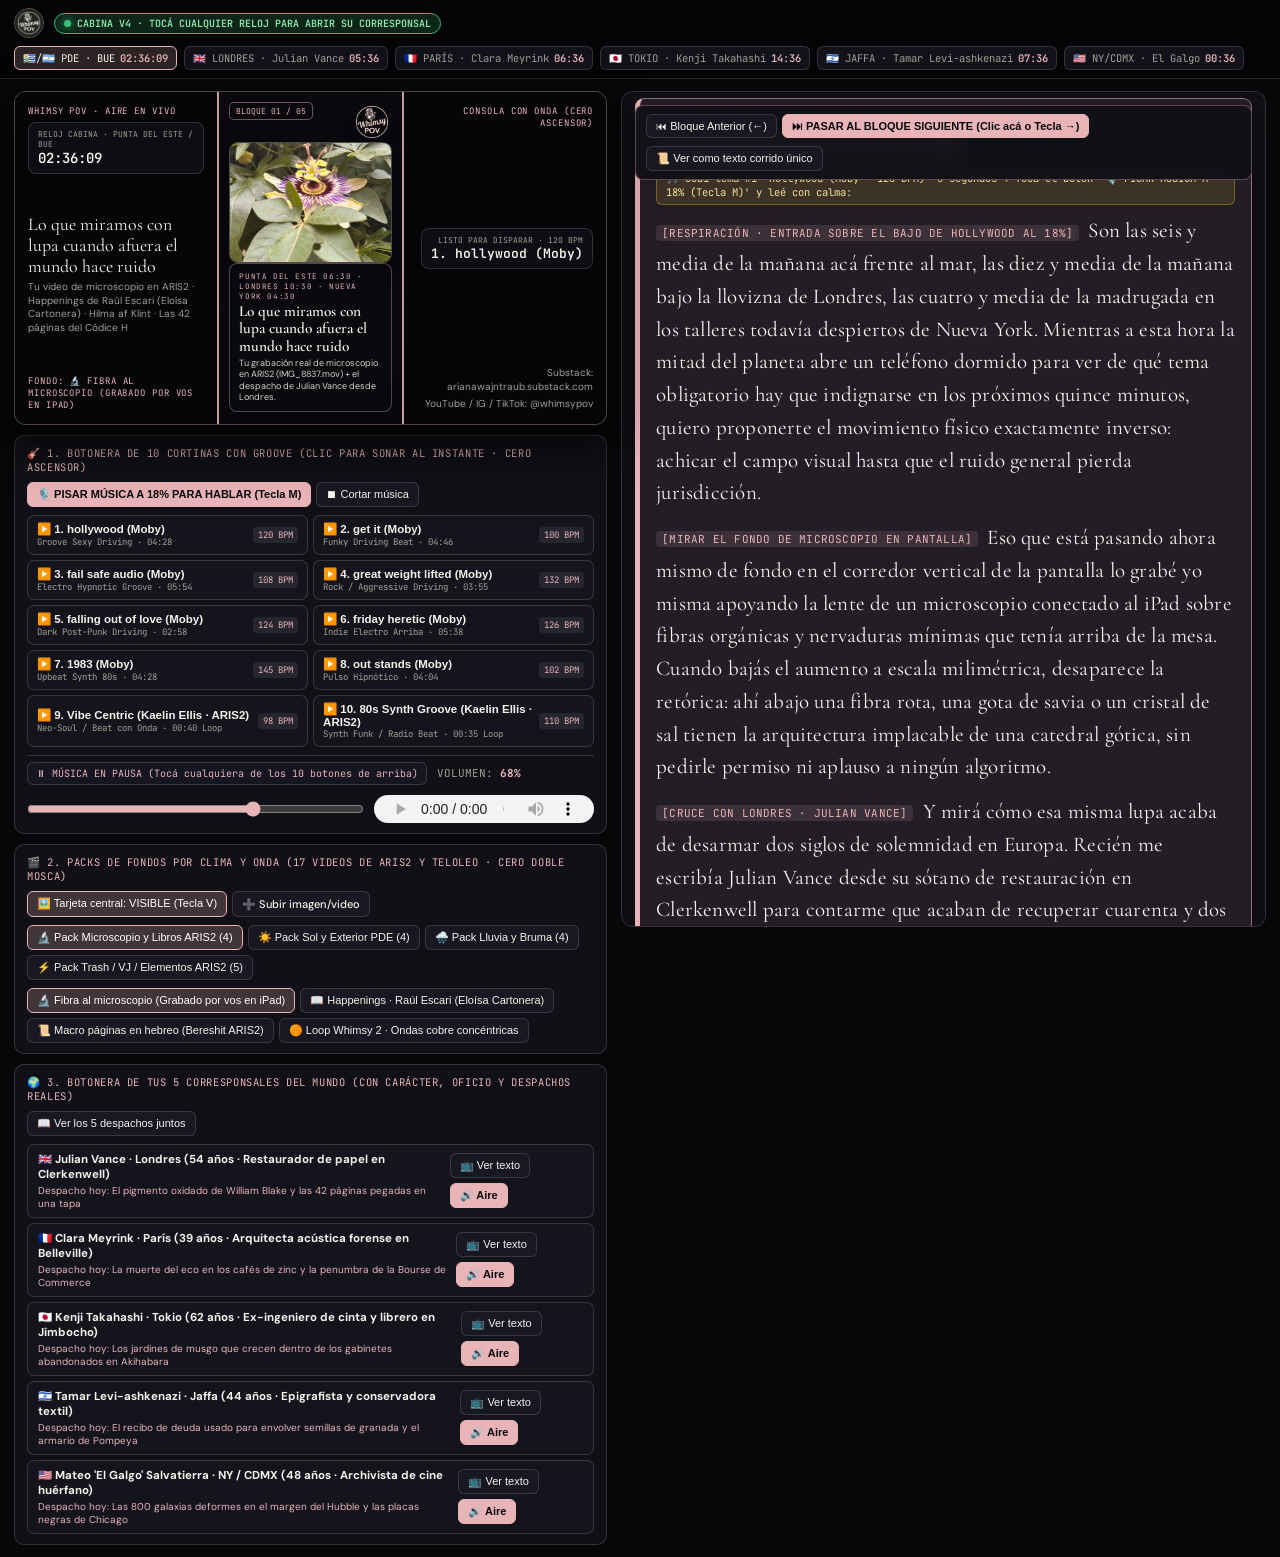
==== cabina-v4.html @ 8a23c6fd "Cabina v4: 3 guiones largos multi-parrafo + 5 corresponsales en relojes y botonera + fast m4a audio" ====
<!DOCTYPE html>
<html lang="es">
<head>
<meta charset="UTF-8">
<meta name="viewport" content="width=device-width, initial-scale=1.0">
<meta http-equiv="Cache-Control" content="no-cache, no-store, must-revalidate">
<meta http-equiv="Pragma" content="no-cache">
<meta http-equiv="Expires" content="0">
<title>Whimsy POV — Cabina v4 (3 Guiones Largos Completos + 5 Corresponsales + 4 Packs ARIS2 + 10 Cortinas Groove)</title>
<link rel="preconnect" href="https://fonts.googleapis.com">
<link rel="preconnect" href="https://fonts.gstatic.com" crossorigin>
<link href="https://fonts.googleapis.com/css2?family=Cormorant+Garamond:ital,wght@0,500;0,600;0,700;1,400;1,600&family=DM+Sans:wght@400;500;600;700&family=JetBrains+Mono:wght@400;500;600&display=swap" rel="stylesheet">
<style>
  :root {
    --bg: #070709;
    --panel: #101016;
    --panel-2: #181822;
    --ink: #F5F2EB;
    --muted: #A39E93;
    --gold: #D4AF37;
    --pink: #E8B4B8;
    --rose: #C86D77;
    --green: #38C172;
    --border: rgba(245, 242, 235, 0.15);
  }
  * { box-sizing: border-box; margin: 0; padding: 0; }
  body {
    background: var(--bg);
    color: var(--ink);
    font-family: 'DM Sans', sans-serif;
    min-height: 100vh;
    display: flex;
    flex-direction: column;
    overflow-x: hidden;
  }

  /* BARRA SUPERIOR DE RELOJES MUNDIALES CLICABLES */
  .world-clock-bar {
    background: #040406;
    border-bottom: 1px solid var(--border);
    padding: 8px 14px;
    display: flex;
    align-items: center;
    justify-content: space-between;
    flex-wrap: wrap;
    gap: 8px;
    font-family: 'JetBrains Mono', monospace;
    font-size: 11px;
  }
  .clock-brand {
    display: flex;
    align-items: center;
    gap: 10px;
  }
  .clock-brand img {
    height: 30px;
    width: auto;
    border-radius: 50%;
    border: 1px solid rgba(232,180,184,0.45);
  }
  .live-pill {
    background: rgba(56, 193, 114, 0.18);
    border: 1px solid var(--green);
    color: #8ce9b0;
    padding: 3px 9px;
    border-radius: 999px;
    font-weight: 600;
    font-size: 10px;
    display: inline-flex;
    align-items: center;
    gap: 6px;
  }
  .live-dot {
    width: 7px;
    height: 7px;
    border-radius: 50%;
    background: var(--green);
    box-shadow: 0 0 8px var(--green);
    animation: pulse 1.4s infinite;
  }
  @keyframes pulse { 0%, 100% { opacity: 1; } 50% { opacity: 0.35; } }
  .clocks-row {
    display: flex;
    align-items: center;
    gap: 7px;
    flex-wrap: wrap;
  }
  .clock-btn {
    background: #12121a;
    border: 1px solid var(--border);
    border-radius: 6px;
    padding: 4px 8px;
    display: inline-flex;
    align-items: center;
    gap: 5px;
    color: var(--muted);
    font-family: 'JetBrains Mono', monospace;
    font-size: 10.5px;
    cursor: pointer;
    transition: all 0.15s ease;
  }
  .clock-btn:hover {
    border-color: var(--pink);
    color: var(--ink);
    background: rgba(232, 180, 184, 0.14);
  }
  .clock-btn.active-clock {
    border-color: var(--pink);
    background: rgba(232, 180, 184, 0.18);
    color: var(--ink);
  }
  .clock-btn strong { color: var(--pink); font-weight: 600; }

  /* LAYOUT PRINCIPAL */
  .studio-grid {
    display: grid;
    grid-template-columns: 1.15fr 1.25fr;
    gap: 14px;
    padding: 12px 14px;
    flex: 1;
  }
  @media (max-width: 1100px) {
    .studio-grid { grid-template-columns: 1fr; }
  }

  .stage-column {
    display: flex;
    flex-direction: column;
    gap: 10px;
  }

  /* LIENZO OBS 16:9 + CORREDOR CENTRAL 9:16 */
  .obs-canvas-16x9 {
    position: relative;
    width: 100%;
    aspect-ratio: 16 / 9;
    background: #050507;
    border: 1px solid rgba(232, 180, 184, 0.35);
    border-radius: 12px;
    overflow: hidden;
    display: flex;
    align-items: stretch;
    justify-content: space-between;
    box-shadow: 0 18px 50px rgba(0,0,0,0.75);
  }
  .bg-video-16x9 {
    position: absolute;
    inset: 0;
    width: 100%;
    height: 100%;
    object-fit: cover;
    opacity: 0.24;
    filter: blur(10px) saturate(1.1);
    pointer-events: none;
    z-index: 0;
  }
  .wing-16x9 {
    position: relative;
    z-index: 2;
    flex: 1;
    padding: 13px;
    display: flex;
    flex-direction: column;
    justify-content: space-between;
    background: linear-gradient(90deg, rgba(6,6,9,0.88) 0%, rgba(6,6,9,0.55) 100%);
  }
  .wing-16x9.right {
    background: linear-gradient(270deg, rgba(6,6,9,0.88) 0%, rgba(6,6,9,0.55) 100%);
    text-align: right;
    align-items: flex-end;
  }
  .wing-tag {
    font-family: 'JetBrains Mono', monospace;
    font-size: 9px;
    letter-spacing: 0.1em;
    text-transform: uppercase;
    color: var(--pink);
  }
  .wing-clock-box {
    background: rgba(16,16,21,0.86);
    border: 1px solid var(--border);
    border-radius: 8px;
    padding: 6px 9px;
    margin-top: 5px;
    backdrop-filter: blur(6px);
  }
  .wing-clock-box .wc-city {
    font-family: 'JetBrains Mono', monospace;
    font-size: 8px;
    color: var(--muted);
    text-transform: uppercase;
  }
  .wing-clock-box .wc-time {
    font-family: 'JetBrains Mono', monospace;
    font-size: 14px;
    color: var(--ink);
    font-weight: 600;
  }
  .wing-title {
    font-family: 'Cormorant Garamond', serif;
    font-size: clamp(15px, 1.4vw, 20px);
    line-height: 1.15;
    color: var(--ink);
  }
  .wing-sub {
    font-size: 10px;
    color: var(--muted);
    line-height: 1.35;
    margin-top: 4px;
  }

  /* CORREDOR VERTICAL 9:16 */
  .safe-zone-9x16 {
    position: relative;
    z-index: 3;
    height: 100%;
    aspect-ratio: 9 / 16;
    border-left: 2px solid rgba(232, 180, 184, 0.85);
    border-right: 2px solid rgba(232, 180, 184, 0.85);
    background: #0b0b10;
    display: flex;
    flex-direction: column;
    justify-content: space-between;
    padding: 10px 10px 12px;
    overflow: hidden;
  }
  .corridor-bg-video {
    position: absolute;
    inset: 0;
    width: 100%;
    height: 100%;
    object-fit: cover;
    z-index: 0;
  }
  .corridor-overlay {
    position: absolute;
    inset: 0;
    background: linear-gradient(180deg, rgba(7,7,10,0.42) 0%, rgba(7,7,10,0.14) 45%, rgba(7,7,10,0.86) 100%);
    z-index: 1;
    pointer-events: none;
  }
  .sz-header {
    position: relative;
    z-index: 3;
    display: flex;
    align-items: flex-start;
    justify-content: space-between;
    gap: 6px;
  }
  .sz-badge {
    font-family: 'JetBrains Mono', monospace;
    font-size: 8px;
    padding: 3px 6px;
    border-radius: 5px;
    background: rgba(10, 10, 14, 0.84);
    color: var(--pink);
    border: 1px solid rgba(232, 180, 184, 0.45);
  }
  .sz-mosca-rosa {
    width: 40px;
    height: 40px;
    object-fit: contain;
    filter: drop-shadow(0 2px 8px rgba(0,0,0,0.65));
    transition: opacity 0.25s ease;
  }
  .sz-mosca-rosa.mosca-hidden { opacity: 0; }

  .sz-visual-card {
    position: relative;
    z-index: 3;
    margin: auto 0;
    width: 100%;
    max-height: 56%;
    border-radius: 9px;
    overflow: hidden;
    border: 1px solid rgba(245, 242, 235, 0.28);
    background: rgba(12, 12, 18, 0.88);
    backdrop-filter: blur(8px);
    box-shadow: 0 12px 28px rgba(0,0,0,0.65);
    display: flex;
    flex-direction: column;
    transition: all 0.25s ease;
  }
  .sz-visual-card.pip-hidden {
    opacity: 0;
    transform: scale(0.92);
    pointer-events: none;
  }
  .sz-visual-card img {
    width: 100%;
    height: 145px;
    object-fit: cover;
    display: block;
  }
  .sz-visual-meta {
    padding: 5px 8px;
    display: flex;
    align-items: center;
    justify-content: space-between;
    font-family: 'JetBrains Mono', monospace;
    font-size: 7.5px;
    color: var(--pink);
    background: rgba(8, 8, 12, 0.94);
  }
  .sz-footer {
    position: relative;
    z-index: 3;
    background: rgba(10, 10, 15, 0.88);
    border: 1px solid rgba(232, 180, 184, 0.35);
    border-radius: 8px;
    padding: 7px 9px;
    backdrop-filter: blur(8px);
  }
  .sz-kicker {
    font-family: 'JetBrains Mono', monospace;
    font-size: 7.5px;
    color: var(--pink);
    text-transform: uppercase;
    letter-spacing: 0.08em;
    margin-bottom: 2px;
  }
  .sz-headline {
    font-family: 'Cormorant Garamond', serif;
    font-size: clamp(13px, 1.2vw, 16px);
    font-weight: 600;
    line-height: 1.15;
    color: var(--ink);
  }
  .sz-fact {
    font-size: 9px;
    color: #D8D3C8;
    line-height: 1.28;
    margin-top: 2px;
  }

  /* CAJAS DE CONTROL */
  .control-box {
    background: var(--panel);
    border: 1px solid var(--border);
    border-radius: 10px;
    padding: 10px 12px;
    display: flex;
    flex-direction: column;
    gap: 8px;
  }
  .box-header {
    display: flex;
    align-items: center;
    justify-content: space-between;
    gap: 8px;
    flex-wrap: wrap;
  }
  .box-title {
    font-family: 'JetBrains Mono', monospace;
    font-size: 10.5px;
    color: var(--pink);
    text-transform: uppercase;
    letter-spacing: 0.06em;
  }
  .btn-row {
    display: flex;
    gap: 5px;
    flex-wrap: wrap;
  }
  .btn {
    background: var(--panel-2);
    color: var(--ink);
    border: 1px solid var(--border);
    padding: 5px 9px;
    border-radius: 6px;
    font-size: 11px;
    font-weight: 500;
    cursor: pointer;
    transition: all 0.15s ease;
    display: inline-flex;
    align-items: center;
    gap: 5px;
  }
  .btn:hover { border-color: var(--pink); background: #222230; }
  .btn.active {
    background: rgba(232, 180, 184, 0.22);
    border-color: var(--pink);
    color: #fff;
  }
  .btn-primary {
    background: var(--pink);
    color: #09090c;
    border-color: var(--pink);
    font-weight: 700;
  }
  .btn-primary:hover {
    background: #f3c8cc;
    color: #000;
  }

  /* CONSOLA DE GROOVE Y ONDA */
  .moby-grid {
    display: grid;
    grid-template-columns: repeat(2, 1fr);
    gap: 5px;
  }
  @media (max-width: 640px) {
    .moby-grid { grid-template-columns: 1fr; }
  }
  .moby-btn {
    background: #14141d;
    border: 1px solid var(--border);
    border-radius: 7px;
    padding: 6px 9px;
    text-align: left;
    cursor: pointer;
    display: flex;
    align-items: center;
    justify-content: space-between;
    gap: 6px;
    color: var(--ink);
    transition: all 0.14s ease;
  }
  .moby-btn:hover { border-color: var(--pink); background: #1d1d2b; }
  .moby-btn.playing {
    background: rgba(56, 193, 114, 0.18);
    border-color: var(--green);
    box-shadow: 0 0 10px rgba(56, 193, 114, 0.25);
  }
  .moby-name { font-size: 11.5px; font-weight: 600; color: var(--ink); }
  .moby-meta { font-family: 'JetBrains Mono', monospace; font-size: 9px; color: var(--muted); }
  .moby-bpm {
    font-family: 'JetBrains Mono', monospace;
    font-size: 9px;
    padding: 2px 5px;
    border-radius: 4px;
    background: rgba(255,255,255,0.08);
    color: var(--pink);
    white-space: nowrap;
  }
  .audio-bar-wrap {
    display: flex;
    align-items: center;
    gap: 10px;
    padding-top: 6px;
    border-top: 1px solid var(--border);
    flex-wrap: wrap;
  }
  .audio-status-pill {
    font-family: 'JetBrains Mono', monospace;
    font-size: 10px;
    padding: 4px 8px;
    border-radius: 6px;
    background: #161622;
    border: 1px solid var(--border);
    color: var(--pink);
  }
  .audio-status-pill.is-on {
    background: rgba(56, 193, 114, 0.16);
    border-color: var(--green);
    color: #98f5be;
  }

  /* BOTONERA IZQUIERDA DE LOS 5 CORRESPONSALES */
  .corr-left-grid {
    display: grid;
    grid-template-columns: repeat(1, 1fr);
    gap: 5px;
  }
  .corr-left-btn {
    background: #14141d;
    border: 1px solid var(--border);
    border-radius: 7px;
    padding: 7px 10px;
    display: flex;
    align-items: center;
    justify-content: space-between;
    gap: 8px;
    color: var(--ink);
    cursor: pointer;
    text-align: left;
    transition: all 0.15s ease;
  }
  .corr-left-btn:hover {
    border-color: var(--pink);
    background: #1b1b28;
  }
  .corr-left-btn.active {
    border-color: var(--gold);
    background: rgba(212, 175, 55, 0.14);
  }

  /* COLUMNA DERECHA: TELEPROMPTER PALABRA POR PALABRA LARGO + 2 BACKUPS + 5 CORRESPONSALES */
  .radio-column {
    background: var(--panel);
    border: 1px solid var(--border);
    border-radius: 12px;
    padding: 13px;
    display: flex;
    flex-direction: column;
    gap: 10px;
    max-height: calc(100vh - 64px);
    overflow-y: auto;
  }
  .script-selector-bar {
    display: grid;
    grid-template-columns: repeat(4, 1fr);
    gap: 6px;
  }
  @media (max-width: 768px) {
    .script-selector-bar { grid-template-columns: repeat(2, 1fr); }
  }
  .script-tab {
    background: #15151f;
    border: 1px solid var(--border);
    border-radius: 8px;
    padding: 8px 9px;
    text-align: left;
    cursor: pointer;
    color: var(--ink);
    transition: all 0.16s ease;
  }
  .script-tab:hover { border-color: var(--pink); }
  .script-tab.active {
    background: rgba(232, 180, 184, 0.18);
    border-color: var(--pink);
    box-shadow: 0 0 12px rgba(232, 180, 184, 0.18);
  }
  .st-tag {
    font-family: 'JetBrains Mono', monospace;
    font-size: 9px;
    color: var(--pink);
    text-transform: uppercase;
    display: block;
    margin-bottom: 3px;
  }
  .st-title {
    font-size: 11px;
    font-weight: 700;
    line-height: 1.25;
  }

  /* BARRA DE NAVEGACIÓN FIJA DEL TELEPROMPTER */
  .prompter-nav-bar {
    position: sticky;
    top: 0;
    z-index: 10;
    background: rgba(16, 16, 22, 0.96);
    backdrop-filter: blur(8px);
    border: 1px solid rgba(232, 180, 184, 0.35);
    border-radius: 8px;
    padding: 8px 10px;
    display: flex;
    align-items: center;
    justify-content: space-between;
    gap: 8px;
    flex-wrap: wrap;
  }

  /* TARJETA DE GUION COMPLETO PALABRA POR PALABRA (MULTI-PÁRRAFO REAL) */
  .cue-card {
    background: #14141d;
    border: 1px solid var(--border);
    border-left: 3px solid var(--muted);
    border-radius: 9px;
    padding: 14px 16px;
    transition: all 0.18s ease;
  }
  .cue-card.active {
    background: rgba(232, 180, 184, 0.09);
    border-color: rgba(232, 180, 184, 0.55);
    border-left: 5px solid var(--pink);
    box-shadow: 0 8px 24px rgba(0,0,0,0.45);
  }
  .cue-top {
    display: flex;
    align-items: center;
    justify-content: space-between;
    font-family: 'JetBrains Mono', monospace;
    font-size: 10.5px;
    color: var(--pink);
    margin-bottom: 8px;
    flex-wrap: wrap;
    gap: 6px;
  }
  .cue-tech-cue {
    display: block;
    background: rgba(212, 175, 55, 0.14);
    border: 1px solid rgba(212, 175, 55, 0.42);
    color: #f4e29c;
    font-family: 'JetBrains Mono', monospace;
    font-size: 10.5px;
    padding: 5px 9px;
    border-radius: 6px;
    margin-bottom: 10px;
  }
  .cue-script-read {
    font-family: 'Cormorant Garamond', serif;
    font-size: 21px;
    line-height: 1.56;
    color: #F7F4EE;
    letter-spacing: 0.01em;
  }
  .cue-script-read p {
    margin-bottom: 12px;
  }
  .cue-script-read p:last-child {
    margin-bottom: 0;
  }
  .stage-dir {
    font-family: 'JetBrains Mono', monospace;
    font-size: 11px;
    color: var(--pink);
    background: rgba(232, 180, 184, 0.13);
    padding: 1px 6px;
    border-radius: 4px;
    margin-right: 4px;
    vertical-align: middle;
  }

  /* PANEL DE LOS 5 CORRESPONSALES DEL MUNDO */
  .correspondents-panel {
    display: none;
    flex-direction: column;
    gap: 10px;
  }
  .correspondent-card {
    background: #14141e;
    border: 1px solid var(--border);
    border-radius: 10px;
    padding: 14px 16px;
    display: flex;
    flex-direction: column;
    gap: 9px;
  }
  .correspondent-card.highlighted {
    border-color: var(--gold);
    box-shadow: 0 0 18px rgba(212, 175, 55, 0.2);
  }
  .corr-header {
    display: flex;
    align-items: center;
    justify-content: space-between;
    flex-wrap: wrap;
    gap: 8px;
  }
  .corr-name {
    font-size: 14.5px;
    font-weight: 700;
    color: var(--ink);
  }
  .corr-bio {
    font-size: 11.5px;
    color: var(--pink);
    margin-top: 2px;
  }
  .corr-city {
    font-family: 'JetBrains Mono', monospace;
    font-size: 10px;
    padding: 3px 8px;
    border-radius: 999px;
    background: rgba(232,180,184,0.14);
    border: 1px solid rgba(232,180,184,0.4);
    color: var(--pink);
  }
  .corr-dispatch {
    font-family: 'Cormorant Garamond', serif;
    font-size: 20px;
    line-height: 1.52;
    color: #F3EFE6;
    background: rgba(8,8,12,0.6);
    padding: 12px 14px;
    border-left: 3px solid var(--gold);
    border-radius: 6px;
  }
  .corr-dispatch p { margin-bottom: 10px; }
  .corr-dispatch p:last-child { margin-bottom: 0; }
  .corr-source {
    font-family: 'JetBrains Mono', monospace;
    font-size: 10px;
    color: var(--muted);
    display: flex;
    align-items: center;
    justify-content: space-between;
    flex-wrap: wrap;
    gap: 6px;
  }
  .kbd {
    font-family: 'JetBrains Mono', monospace;
    font-size: 10px;
    padding: 2px 5px;
    border-radius: 4px;
    background: #23232e;
    border: 1px solid rgba(255,255,255,0.16);
    color: var(--ink);
  }
</style>
</head>
<body>

<header class="world-clock-bar">
  <div class="clock-brand">
    <img src="[data-uri]" alt="Whimsy POV">
    <span class="live-pill"><span class="live-dot"></span> CABINA V4 · TOCÁ CUALQUIER RELOJ PARA ABRIR SU CORRESPONSAL</span>
  </div>
  <div class="clocks-row">
    <button class="clock-btn active-clock" onclick="switchScript(currentScriptIdx)" title="Volver al Guion Principal">
      <span>🇺🇾/🇦🇷 PDE · BUE</span> <strong id="clk-uy">--:--:--</strong>
    </button>
    <button class="clock-btn" id="top-corr-0" onclick="triggerCorrespondent(0)" title="Abrir despacho de Julian Vance (Londres)">
      <span>🇬🇧 LONDRES · Julian Vance</span> <strong id="clk-lon">--:--</strong>
    </button>
    <button class="clock-btn" id="top-corr-1" onclick="triggerCorrespondent(1)" title="Abrir despacho de Clara Meyrink (París)">
      <span>🇫🇷 PARÍS · Clara Meyrink</span> <strong id="clk-par">--:--</strong>
    </button>
    <button class="clock-btn" id="top-corr-2" onclick="triggerCorrespondent(2)" title="Abrir despacho de Kenji Takahashi (Tokio)">
      <span>🇯🇵 TOKIO · Kenji Takahashi</span> <strong id="clk-tyo">--:--</strong>
    </button>
    <button class="clock-btn" id="top-corr-3" onclick="triggerCorrespondent(3)" title="Abrir despacho de Tamar Levi-ashkenazi (Jaffa)">
      <span>🇮🇱 JAFFA · Tamar Levi-ashkenazi</span> <strong id="clk-tlv">--:--</strong>
    </button>
    <button class="clock-btn" id="top-corr-4" onclick="triggerCorrespondent(4)" title="Abrir despacho de Mateo El Galgo (NY / CDMX)">
      <span>🇺🇸 NY/CDMX · El Galgo</span> <strong id="clk-nyc">--:--</strong>
    </button>
  </div>
</header>

<main class="studio-grid">
  <!-- COLUMNA IZQUIERDA: MONITOR OBS + 4 PACKS DE VIDEO + 10 CORTINAS GROOVE + BOTONERA DE 5 CORRESPONSALES -->
  <section class="stage-column">
    <div class="obs-canvas-16x9" id="obsStage">
      <video id="bgVideo16x9" class="bg-video-16x9" src="loops/micro_fibra_lente.mp4" autoplay loop muted playsinline></video>

      <div class="wing-16x9">
        <div>
          <div class="wing-tag">WHIMSY POV · AIRE EN VIVO</div>
          <div class="wing-clock-box">
            <div class="wc-city">RELOJ CABINA · PUNTA DEL ESTE / BUE</div>
            <div class="wc-time" id="wing-clock-main">06:30:00</div>
          </div>
        </div>
        <div>
          <div class="wing-title" id="wingTitle">Lo que miramos con lupa cuando afuera el mundo hace ruido</div>
          <div class="wing-sub" id="wingSub">Guion Titular Completo · + 2 Backups Completos en recámara</div>
        </div>
        <div class="wing-tag" id="wingPackTag">FONDO: FIBRA AL MICROSCOPIO (SIN DOBLE MOSCA)</div>
      </div>

      <!-- CORREDOR CENTRAL 9:16 -->
      <div class="safe-zone-9x16">
        <video id="corridorBgVideo" class="corridor-bg-video" src="loops/micro_fibra_lente.mp4" autoplay loop muted playsinline></video>
        <div class="corridor-overlay"></div>

        <div class="sz-header">
          <span class="sz-badge" id="szStepBadge">BLOQUE 01 / 05</span>
          <img id="szMosca" class="sz-mosca-rosa" src="[data-uri]" alt="Mosca Whimsy POV">
        </div>

        <div class="sz-visual-card" id="szVisualCard">
          <img id="szImage" src="evidencias/aris_marco_aurelio.jpg" alt="Evidencia en pantalla">
          <div class="sz-visual-meta">
            <span id="szRefLabel">APERTURA · RELOJES 06:30</span>
            <span id="szClockMini">06:30 UY</span>
          </div>
        </div>

        <div class="sz-footer">
          <div class="sz-kicker" id="szKicker">PUNTA DEL ESTE · LONDRES · NUEVA YORK</div>
          <div class="sz-headline" id="szHeadline">Lo que miramos con lupa cuando afuera el mundo hace ruido</div>
          <div class="sz-fact" id="szFact">Tu microscopio en ARIS2 + Happenings (Raúl Escari) + 42 páginas del Códice H + Hilma af Klint.</div>
        </div>
      </div>

      <div class="wing-16x9 right">
        <div class="wing-tag">CONSOLA CON ONDA (CERO ASCENSOR)</div>
        <div class="wing-clock-box">
          <div class="wc-city" id="wingTrackMood">LISTO PARA DISPARAR · 120 BPM</div>
          <div class="wc-time" id="wingTrackTitle" style="font-size:13px;">1. hollywood (Moby)</div>
        </div>
        <div>
          <div class="wing-sub">Substack: arianawajntraub.substack.com</div>
          <div class="wing-sub">YouTube / IG / TikTok: @whimsypov</div>
        </div>
      </div>
    </div>

    <!-- 1. CONSOLA MUSICAL CON ONDA (ARRIBA PARA DISPARAR EN 1 CLIC CON REPRODUCTOR VISIBLE) -->
    <div class="control-box">
      <div class="box-header">
        <span class="box-title">🎸 1. Botonera de 10 Cortinas con Groove (Clic para sonar al instante · Cero ascensor)</span>
        <div class="btn-row">
          <button class="btn btn-primary" id="btnDuck" onclick="toggleDucking()">🎙️ PISAR MÚSICA A 18% PARA HABLAR (Tecla M)</button>
          <button class="btn" onclick="stopMoby()">⏹ Cortar música</button>
        </div>
      </div>
      <div class="moby-grid" id="mobyGrid"></div>
      <div class="audio-bar-wrap">
        <span id="audioStatusPill" class="audio-status-pill">⏸ MÚSICA EN PAUSA (Tocá cualquiera de los 10 botones de arriba)</span>
        <span style="font-family:'JetBrains Mono',monospace;font-size:11px;color:var(--muted);">VOLUMEN: <strong id="volLabel" style="color:var(--pink);">68%</strong></span>
        <input type="range" id="volSlider" min="0" max="100" value="68" oninput="setVolume(this.value)" style="flex:1;min-width:90px;accent-color:var(--pink);cursor:pointer;">
        <audio id="mobyAudio" controls loop preload="metadata" style="height:28px;max-width:220px;"></audio>
      </div>
    </div>

    <!-- 2. LOS 4 PACKS DE FONDOS DE VIDEO (SOL, LLUVIA, MICROSCOPIO/LIBROS ARIS2, TRASH/VJ ARIS2) -->
    <div class="control-box">
      <div class="box-header">
        <span class="box-title">🎬 2. Packs de fondos por clima y onda (17 videos de ARIS2 y teloleo · Cero doble mosca)</span>
        <div class="btn-row">
          <button class="btn active" id="btnTogglePip" onclick="togglePipCard()">🖼️ Tarjeta central: VISIBLE (Tecla V)</button>
          <label class="btn" style="cursor:pointer;">
            ➕ Subir imagen/video
            <input type="file" accept="image/*,video/*" style="display:none" onchange="uploadCustomEvidence(event)">
          </label>
        </div>
      </div>
      <div class="btn-row" id="packTabs">
        <button class="btn active" onclick="selectVisualPack('micro', this)">🔬 Pack Microscopio y Libros ARIS2 (4)</button>
        <button class="btn" onclick="selectVisualPack('sol', this)">☀️ Pack Sol y Exterior PDE (4)</button>
        <button class="btn" onclick="selectVisualPack('lluvia', this)">🌧️ Pack Lluvia y Bruma (4)</button>
        <button class="btn" onclick="selectVisualPack('trash', this)">⚡ Pack Trash / VJ / Elementos ARIS2 (5)</button>
      </div>
      <div class="btn-row" id="packLoopButtons"></div>
    </div>

    <!-- 3. BOTONERA IZQUIERDA DE TUS 5 CORRESPONSALES DEL MUNDO -->
    <div class="control-box">
      <div class="box-header">
        <span class="box-title">🌍 3. Botonera de tus 5 Corresponsales del Mundo (Con carácter, oficio y despachos reales)</span>
        <button class="btn" onclick="showCorrespondents()">📖 Ver los 5 despachos juntos</button>
      </div>
      <div class="corr-left-grid" id="corrLeftGrid"></div>
    </div>
  </section>

  <!-- COLUMNA DERECHA: LOS 3 GUIONES COMPLETOS LARGOS (PALABRA POR PALABRA) + 5 CORRESPONSALES -->
  <aside class="radio-column">
    <div class="box-header">
      <div>
        <div class="box-title">📜 Guion Completo Palabra por Palabra (Lectura de Locución Real) + 2 Backups Completos</div>
        <p style="font-size:11.5px;color:var(--muted);margin-top:2px;">Cada bloque tiene el texto completo desarrollado de principio a fin para leer al aire sin depender de la memoria.</p>
      </div>
    </div>

    <!-- PESTAÑAS CON LOS TÍTULOS EXACTOS -->
    <div class="script-selector-bar">
      <button class="script-tab active" id="stab-0" onclick="switchScript(0)">
        <span class="st-tag">🔥 GUION TITULAR</span>
        <div class="st-title">Lo que miramos con lupa cuando afuera el mundo hace ruido</div>
      </button>
      <button class="script-tab" id="stab-1" onclick="switchScript(1)">
        <span class="st-tag">🛡️ BACKUP COMPLETO #1</span>
        <div class="st-title">El derecho a no tener opinión a las seis y media de la mañana</div>
      </button>
      <button class="script-tab" id="stab-2" onclick="switchScript(2)">
        <span class="st-tag">🛡️ BACKUP COMPLETO #2</span>
        <div class="st-title">Cartón pintado, diosas de barro y lo que sobrevive al incendio</div>
      </button>
      <button class="script-tab" id="stab-corr" onclick="showCorrespondents()">
        <span class="st-tag">🌍 5 CORRESPONSALES</span>
        <div class="st-title">Julian · Clara · Kenji · Tamar · El Galgo</div>
      </button>
    </div>

    <!-- BARRA DE CONTROL RÁPIDO DEL TELEPROMPTER (BOTONES QUE SÍ AVANZAN EN 1 CLIC) -->
    <div class="prompter-nav-bar" id="prompterNavBar">
      <div class="btn-row">
        <button class="btn" onclick="prevCue()">⏮ Bloque Anterior (←)</button>
        <button class="btn btn-primary" onclick="nextCue()">⏭ PASAR AL BLOQUE SIGUIENTE (Clic acá o Tecla →)</button>
      </div>
      <div class="btn-row">
        <button class="btn" id="btnToggleFullRead" onclick="toggleFullReadMode()">📜 Ver como texto corrido único</button>
      </div>
    </div>

    <!-- LISTA DE BLOQUES DEL GUION ACTIVO (TEXTO COMPLETO MULTI-PÁRRAFO) -->
    <div id="cueList" style="display:flex;flex-direction:column;gap:12px;"></div>

    <!-- PANEL DE LOS 5 CORRESPONSALES CON CARÁCTER PROPIO -->
    <div id="correspondentsPanel" class="correspondents-panel"></div>
  </aside>
</main>

<script>
const MOBY_TRACKS = [
  { title: "hollywood (Moby)", mood: "Groove Sexy Driving", bpm: "120", duration: "04:28", file: "audio/fast_01_hollywood.m4a" },
  { title: "get it (Moby)", mood: "Funky Driving Beat", bpm: "100", duration: "04:46", file: "audio/fast_02_get-it.m4a" },
  { title: "fail safe audio (Moby)", mood: "Electro Hypnotic Groove", bpm: "108", duration: "05:54", file: "audio/fast_03_fail-safe-audio.m4a" },
  { title: "great weight lifted (Moby)", mood: "Rock / Aggressive Driving", bpm: "132", duration: "03:55", file: "audio/fast_04_great-weight-lifted.m4a" },
  { title: "falling out of love (Moby)", mood: "Dark Post-Punk Driving", bpm: "124", duration: "02:58", file: "audio/fast_05_falling-out-of-love.m4a" },
  { title: "friday heretic (Moby)", mood: "Indie Electro Arriba", bpm: "126", duration: "05:38", file: "audio/fast_06_friday-heretic.m4a" },
  { title: "1983 (Moby)", mood: "Upbeat Synth 80s", bpm: "145", duration: "04:28", file: "audio/fast_07_1983.m4a" },
  { title: "out stands (Moby)", mood: "Pulso Hipnótico", bpm: "102", duration: "04:04", file: "audio/fast_08_out-stands.m4a" },
  { title: "Vibe Centric (Kaelin Ellis · ARIS2)", mood: "Neo-Soul / Beat con Onda", bpm: "98", duration: "00:40 Loop", file: "audio/groove_09_kaelin-ellis-vibe-centric.m4a" },
  { title: "80s Synth Groove (Kaelin Ellis · ARIS2)", mood: "Synth Funk / Radio Beat", bpm: "110", duration: "00:35 Loop", file: "audio/groove_10_kaelin-ellis-80s-synth.m4a" }
];

const VISUAL_PACKS = {
  micro: [
    { name: "🔬 Fibra al microscopio (Grabado por vos en iPad)", src: "loops/micro_fibra_lente.mp4", hasBakedMosca: false },
    { name: "📖 Happenings · Raúl Escari (Eloísa Cartonera)", src: "loops/micro_happenings_libro.mp4", hasBakedMosca: false },
    { name: "📜 Macro páginas en hebreo (Bereshit ARIS2)", src: "loops/micro_bereshit_macro.mp4", hasBakedMosca: false },
    { name: "🟠 Loop Whimsy 2 · Ondas cobre concéntricas", src: "loops/micro_ondas_cobre.mp4", hasBakedMosca: false }
  ],
  sol: [
    { name: "☀️ Rambla y pájaros PDE (Limpio ARIS2)", src: "loops/sol_rambla_pajaros.mp4", hasBakedMosca: false },
    { name: "🇺🇾 Muralla y mar azul PDE (Limpio ARIS2)", src: "loops/sol_muralla_mar_pde.mp4", hasBakedMosca: false },
    { name: "🌊 Ventana mar y autos con sol (Sin doble mosca)", src: "loops/ventana_mar_sol.mp4", hasBakedMosca: true },
    { name: "🏖️ Olas cenitales en la arena (Limpio)", src: "loops/teloleo_olas_orilla.mp4", hasBakedMosca: false }
  ],
  lluvia: [
    { name: "🌧️ Lluvia sobre tejas (Limpio)", src: "loops/teloleo_lluvia_tejas.mp4", hasBakedMosca: false },
    { name: "🌫️ Nubes de tinta blanca en agua (ELEMENTOS)", src: "loops/lluvia_tinta_agua.mp4", hasBakedMosca: false },
    { name: "☁️ Ventana mar nublado (Sin doble mosca)", src: "loops/ventana_mar_nublado.mp4", hasBakedMosca: true },
    { name: "🍷 Ondas borgoña profundas (Limpio)", src: "loops/loop_whimsy_ondas_borgona.mp4", hasBakedMosca: false }
  ],
  trash: [
    { name: "💥 Cristales rosa rompiéndose (Gerschwinn VJ)", src: "loops/trash_cristales_rosa.mp4", hasBakedMosca: false },
    { name: "🟢 Esferas 3D verde y rosa (Peebs VJ)", src: "loops/trash_esferas_vj.mp4", hasBakedMosca: false },
    { name: "🌈 Kaleidoscopio ácido (Hyperwangg Loop)", src: "loops/trash_kaleidoscopio.mp4", hasBakedMosca: false },
    { name: "🎨 Explosión de pigmentos (ELEMENTOS)", src: "loops/trash_pigmentos_explosion.mp4", hasBakedMosca: false },
    { name: "⬛ Grilla óptica infinita B/N (ELEMENTOS)", src: "loops/trash_grilla_optica.mp4", hasBakedMosca: false }
  ]
};

const CORRESPONDENTS = [
  {
    id: 0,
    shortBtn: "🇬🇧 Julian Vance · Londres (54 años · Restaurador de papel en Clerkenwell)",
    city: "🇬🇧 LONDRES · 10:30 AM GMT",
    name: "Julian Vance (54 años · Restaurador de papel e impresos en Clerkenwell)",
    bio: "Trabaja en un sótano húmedo de Clerkenwell con mitones de lana porque la calefacción central reseca el pergamino. Odia las audioguías, toma té Lapsang Souchong ahumado y lee los catálogos de subastas empezando por las fe de erratas.",
    source: "Archivo verificable: Conservación Tate Britain (Pigmentos de William Blake) + Hallazgo Códice H (Universidad de Glasgow)",
    img: "evidencias/aris_cuaderno_boceto.jpg",
    kicker: "DESPACHO DESDE LONDRES · JULIAN VANCE (10:30 AM)",
    headline: "El pigmento oxidado de William Blake y las 42 páginas pegadas en una tapa",
    dispatch: `<p><span class="stage-dir">[DESPACHO LONDRES · JULIAN VANCE]</span> “Ariana, acá en Clerkenwell llovizna finito desde las siete de la mañana y tengo el taller con las luces bajas. Mientras media ciudad hace cola en la Tate Britain para sacarse selfies frente a la retrospectiva de los años noventa curada por Edward Enninful, en las mesas de conservación estamos mirando dos accidentes químicos que desarman cualquier teoría de la posteridad.”</p>
    <p>“El primero está en los márgenes de las acuarelas de William Blake: durante dos siglos los historiadores escribieron ensayos solemnes sobre la supuesta oscuridad mística de sus nubes negras. Cuando pasamos la lámpara multiespectral vimos que Blake había pintado nubes rosadas y luminosas con blanco de plomo, pero el sulfuro de hidrógeno de las chimeneas de carbón de Londres oxidó el albayalde y lo volvió negro azabache. Lo que los críticos llamaban metafísica era hollín de calefacción.”</p>
    <p>“El segundo acaba de aparecer en Grecia: recuperaron cuarenta y dos páginas de un manuscrito del siglo sexto, el Códice H, que estuvieron setecientos años escondidas adentro del cartón duro de la tapa de otro libro porque en el mil doscientos un monje sin presupuesto cortó pergamino viejo en tiras para reforzar el lomo. A la cultura jamás la salvan los que firman manifiestos; la salvan los artesanos que reciclan recortes sin saber qué están pegando.”</p>`
  },
  {
    id: 1,
    shortBtn: "🇫🇷 Clara Meyrink · París (39 años · Arquitecta acústica forense en Belleville)",
    city: "🇫🇷 PARÍS · 11:30 AM CET",
    name: "Clara Meyrink (39 años · Arquitecta acústica forense en Belleville)",
    bio: "Camina por París con una grabadora Nagra de bolsillo registrando el zumbido de los transformadores subterráneos y la reverberación de los bares de zinc antes de que los remodelen con placas acústicas estándar.",
    source: "Archivo verificable: Relevamiento acústico Bourse de Commerce ('Clair Obscur') + Cafés históricos de la Rive Gauche",
    img: "evidencias/aris_agnes_varda_jr.jpg",
    kicker: "DESPACHO DESDE PARÍS · CLARA MEYRINK (11:30 AM)",
    headline: "La muerte del eco en los cafés de zinc y la penumbra de la Bourse de Commerce",
    dispatch: `<p><span class="stage-dir">[DESPACHO PARÍS · CLARA MEYRINK]</span> “Son las once y media de la mañana acá en Belleville, Ariana, y vengo de medir con el micrófono un bistró de mil novecientos veinte que están por demoler cerca de Saint-Germain. Descubrí por qué ya nadie puede conversar en voz baja en las ciudades modernas: cuando arrancan los techos viejos de yeso curvo y las barras de estaño para poner placas planas de espuma de melamina, matan las frecuencias graves que antes funcionaban como un colchón acústico.”</p>
    <p>“En los cafés viejos, el murmullo de treinta mesas formaba una nube tibia a trescientos hercios que te protegía: nadie distinguía tus consonantes desde la mesa de al lado, así que podías pensar en voz alta sin miedo. Con los materiales absorbentes nuevos borraron el eco grave y dejaron rebotando las frecuencias agudas de los dientes y de los teléfonos: hoy escuchás cada sílaba ajena como en un quirófano.”</p>
    <p>“Por eso ayer me metí dos horas en la rotonda de la Bourse de Commerce a ver 'Clair Obscur': apagaron la mitad de los proyectores para que el ojo tarde cinco minutos en acostumbrarse a la penumbra. En un siglo que ilumina todo como una farmacia de turno y graba cada frase en alta definición, la única intimidad que nos queda es defender la sombra y el murmullo.”</p>`
  },
  {
    id: 2,
    shortBtn: "🇯🇵 Kenji Takahashi · Tokio (62 años · Ex-ingeniero de cinta y librero en Jimbocho)",
    city: "🇯🇵 TOKIO · 18:30 PM JST",
    name: "Kenji Takahashi (62 años · Ex-ingeniero de cinta magnética y librero de viejo en Jimbocho)",
    bio: "Atiende una librería de segunda mano de botánica y arquitectura en Jimbocho. Duerme cuatro horas, colecciona boletos de tren perforados a mano y anota los márgenes con lápiz 2B.",
    source: "Archivo verificable: Botánica urbana de Akihabara + Galerías independientes de Tennoz / Shimokitazawa",
    img: "evidencias/aris_botanica_fieldmuseum.jpg",
    kicker: "DESPACHO DESDE TOKIO · KENJI TAKAHASHI (18:30 PM)",
    headline: "Los jardines de musgo que crecen dentro de los gabinetes abandonados en Akihabara",
    dispatch: `<p><span class="stage-dir">[DESPACHO TOKIO · KENJI TAKAHASHI]</span> “Buenas noches desde Jimbocho, Ariana; acá ya son las seis y media de la tarde y acabo de bajar la persiana metálica de la librería. Mientras ustedes recién preparan el primer café frente al Atlántico, acá un biólogo amigo me trajo muestras de algo que encontraron esta semana desarmando un depósito de servidores de los años noventa en un callejón húmedo de Akihabara.”</p>
    <p>“Dentro de los gabinetes metálicos que quedaron desconectados después de la crisis del dos mil, el calor residual de los transformadores vecinos y la condensación del vidrio armaron una incubadora microscópica. Sobre las placas madre sulfatadas y los cables de cobre aparecieron colonias enteras de tres especies de musgo y esporas de helechos que los botánicos daban por extintas en el centro de Tokio desde finales de la era Meiji.”</p>
    <p>“Me quedé mirando la placa con la lupa de cuentahílos arriba del mostrador: la máquina que habían fabricado para procesar datos financieros a toda velocidad terminó sirviendo de maceta húmeda para una espora que sabe esperar cien años sin apuro. Cuando te digan que el mundo digital va a reemplazar a la materia, acordate del musgo comiéndose el silicio en Akihabara.”</p>`
  },
  {
    id: 3,
    shortBtn: "🇮🇱 Tamar Levi-ashkenazi · Jaffa (44 años · Epigrafista y conservadora textil)",
    city: "🇮🇱 MEDITERRÁNEO / JAFFA · 12:30 PM IST",
    name: "Tamar Levi-ashkenazi (44 años · Epigrafista y conservadora textil en el puerto viejo de Jaffa)",
    bio: "Tiene las yemas de los dedos teñidas por taninos antiguos. Lee hebreo antiguo, griego e italiano; interrumpe cuando alguien usa una metáfora vaga y siempre cruza la arqueología con la economía doméstica.",
    source: "Archivo verificable: Textos textiles del Desierto de Judea + Parque Arqueológico de Pompeya (Via dell'Abbondanza)",
    img: "evidencias/aris_minoica_serpientes.jpg",
    kicker: "DESPACHO DESDE EL MEDITERRÁNEO · TAMAR LEVI-ASHKENAZI (12:30 PM)",
    headline: "El recibo de deuda usado para envolver semillas de granada y el armario de Pompeya",
    dispatch: `<p><span class="stage-dir">[DESPACHO JAFFA · TAMAR LEVI-ASHKENAZI]</span> “Mediodía clavado frente al puerto de Jaffa, Ariana, con un viento salado que obliga a cerrar los postigos. Hoy estuve limpiando en el laboratorio un fragmento de lino del siglo segundo encontrado en una cueva seca del desierto de Judea, y lo crucé con el armario de madera que acaban de vaciar en la Via dell'Abbondanza, en Pompeya.”</p>
    <p>“Mirá la ironía material del lino: originalmente era un contrato legal escrito con tinta de carbón donde un comerciante reclamaba el pago urgente de una deuda en monedas de plata. Diez años después, cuando el contrato ya no le importaba a nadie, una mujer de la casa cortó ese mismo lino —que era caro y resistente—, lo dobló en cuatro, lo ató con un hilo de lana sin teñir y lo usó como bolsita hermética para guardar semillas de granada lejos de los escarabajos.”</p>
    <p>“Exactamente igual que en el ropero sellado de Pompeya, donde bajo dos metros de piedra pómez no quedaron discursos imperiales sino un frasco de perfume a medio usar, unas pesas de bronce para la harina y las cuentas del collar de una nena. La contabilidad se cree eterna, pero a los dos mil años el contrato solo importa porque protegió la semilla.”</p>`
  },
  {
    id: 4,
    shortBtn: "🇺🇸 Mateo 'El Galgo' Salvatierra · NY / CDMX (48 años · Archivista de cine huérfano)",
    city: "🇺🇸 NUEVA YORK / CDMX · 04:30 AM EST",
    name: "Mateo 'El Galgo' Salvatierra (48 años · Archivista de cine huérfano y cazador de Kodachrome)",
    bio: "Insomne crónico entre Queens y la Lagunilla. A las cuatro y media de la mañana está limpiando celuloide en la moviola, tomando el último café recalentado y cruzando archivos científicos con descartes callejeros.",
    source: "Archivo verificable: Colección botánica Field Museum Chicago (#84286) + Catálogo de 800 anomalías del Telescopio Hubble",
    img: "evidencias/aris_flores_macro.jpg",
    kicker: "DESPACHO DESDE NUEVA YORK · MATEO 'EL GALGO' (04:30 AM)",
    headline: "Las 800 galaxias deformes en el margen del Hubble y las placas negras de Chicago",
    dispatch: `<p><span class="stage-dir">[DESPACHO NUEVA YORK · MATEO 'EL GALGO']</span> “Cuatro y media de la madrugada acá en Queens, Ariana; todavía es de noche cerrada y el radiador hace ruido de cañería vieja. Te mando esto antes de acostarme porque toca directo con las capturas de botánica y de microscopio que tenés en tu disco rígido.”</p>
    <p>“Esta semana un grupo de astrónomos revisó miles de fotografías viejas del telescopio espacial Hubble que llevaban veinte o treinta años archivadas en carpetas públicas. En vez de mirar el centro brillante de cada foto —que es donde habían mirado todos los papers oficiales—, se pusieron a barrer las esquinas sucias del encuadre. Aparecieron ochocientos objetos espaciales completamente anómalos: galaxias con forma de anillo partido y colisiones que nadie había clasificado jamás, simplemente porque estaban en el borde donde nadie hacía zoom.”</p>
    <p>“Me fui directo a buscar la plancha número ochenta y cuatro mil doscientos ochenta y seis del Field Museum de Chicago, esa misma de la Ceiba pentandra que guardaste en tu iPad: una botánica anónima de mil novecientos sesenta y cuatro pegando hojas secas sobre cartulina negra para que alguien, sesenta años después, descubra el detalle que se le escapó a toda su generación. Todo lo verdadero pasa fuera de foco hasta que alguien detiene la cinta.”</p>`
  }
];

const SCRIPTS = [
  {
    title: "Lo que miramos con lupa cuando afuera el mundo hace ruido",
    sub: "Tu video de microscopio en ARIS2 · Happenings de Raúl Escari (Eloísa Cartonera) · Hilma af Klint · Las 42 páginas del Códice H",
    defaultPack: "micro",
    defaultLoopIdx: 0,
    defaultTrackIdx: 0,
    cues: [
      {
        step: "BLOQUE 01 / 05",
        ref: "APERTURA 06:30 · LA LUPA CONTRA EL RUIDO",
        kicker: "PUNTA DEL ESTE 06:30 · LONDRES 10:30 · NUEVA YORK 04:30",
        headline: "Lo que miramos con lupa cuando afuera el mundo hace ruido",
        fact: "Tu grabación real de microscopio en ARIS2 (IMG_8837.mov) + el despacho de Julian Vance desde Londres.",
        techCue: "🎵 Subí tema #1 'hollywood (Moby · 120 BPM)' 5 segundos → Tocá el botón '🎙️ PISAR MÚSICA A 18% (Tecla M)' y leé con calma:",
        img: "evidencias/aris_flores_macro.jpg",
        script: `<p><span class="stage-dir">[RESPIRACIÓN · ENTRADA SOBRE EL BAJO DE HOLLYWOOD AL 18%]</span> Son las seis y media de la mañana acá frente al mar, las diez y media de la mañana bajo la llovizna de Londres, las cuatro y media de la madrugada en los talleres todavía despiertos de Nueva York. Mientras a esta hora la mitad del planeta abre un teléfono dormido para ver de qué tema obligatorio hay que indignarse en los próximos quince minutos, quiero proponerte el movimiento físico exactamente inverso: achicar el campo visual hasta que el ruido general pierda jurisdicción.</p>
        <p><span class="stage-dir">[MIRAR EL FONDO DE MICROSCOPIO EN PANTALLA]</span> Eso que está pasando ahora mismo de fondo en el corredor vertical de la pantalla lo grabé yo misma apoyando la lente de un microscopio conectado al iPad sobre fibras orgánicas y nervaduras mínimas que tenía arriba de la mesa. Cuando bajás el aumento a escala milimétrica, desaparece la retórica: ahí abajo una fibra rota, una gota de savia o un cristal de sal tienen la arquitectura implacable de una catedral gótica, sin pedirle permiso ni aplauso a ningún algoritmo.</p>
        <p><span class="stage-dir">[CRUCE CON LONDRES · JULIAN VANCE]</span> Y mirá cómo esa misma lupa acaba de desarmar dos siglos de solemnidad en Europa. Recién me escribía Julian Vance desde su sótano de restauración en Clerkenwell para contarme que acaban de recuperar cuarenta y dos páginas perdidas de un manuscrito griego del siglo sexto, el famoso Códice H. ¿Sabés dónde estuvieron escondidas durante setecientos años sin que ningún saqueo ni ningún incendio las tocara? Adentro del cartón duro de la tapa de otro libro, porque en el siglo trece un encuadernador sin presupuesto cortó pergamino antiguo en tiras para darle firmeza al lomo. Lo que se salvó para siempre fue lo que aceptó quedar pegado del lado de adentro.</p>`
      },
      {
        step: "BLOQUE 02 / 05",
        ref: "ESTOCOLMO 1906 · LA CLÁUSULA (+X) DE HILMA AF KLINT",
        kicker: "ARCHIVO HILMA AF KLINT · ESTOCOLMO 1906–1944",
        headline: "Ciento noventa y tres lienzos bajo llave y veinte años de silencio firmado",
        fact: "Hilma af Klint pintó la serie para el Templo antes que Kandinsky y prohibió abrir las cajas hasta veinte años después de su muerte.",
        techCue: "🖼️ Tocá el botón '⏭ PASAR AL BLOQUE SIGUIENTE' (entra tu captura del cuaderno de bocetos de ARIS2) · Mantené groove al 18%:",
        img: "evidencias/aris_cuaderno_boceto.jpg",
        script: `<p><span class="stage-dir">[CAMBIO DE IMAGEN A CUADERNO DE BOCETOS]</span> Ese artesano medieval que metió cuarenta y dos páginas sagradas adentro de un cartón sin ponerle su firma me lleva directo a Estocolmo, año mil novecientos seis. Cinco años antes de que Wassily Kandinsky publicara su tratado sobre lo espiritual en el arte, y casi una década antes de que Mondrian o Malevich salieran a disputar en los cafés de Europa quién era el padre fundador de la abstracción moderna, una pintora formada en botánica y anatomía llamada Hilma af Klint se encerraba todos los viernes con cuatro amigas —Anna Cassel, Cornelia Cederberg, Sigrid Hedman y Mathilda Nilsson— en un departamento silencioso de Estocolmo.</p>
        <p><span class="stage-dir">[PAUSA CORTA · TONO DE CONFIDENCIA]</span> Entre mil novecientos seis y mil novecientos quince, sin invitar a un solo crítico de diario ni a un solo galerista, Hilma pintó ciento noventa y tres cuadros monumentales, con espirales biológicas, diagramas de evolución y geometrías cromáticas que dejan chiquita a toda la vanguardia de su época. Pero el dato que hoy nos resulta casi físicamente insoportable de entender está en sus cuadernos de notas.</p>
        <p>Antes de morir en mil novecientos cuarenta y cuatro, a los ochenta y un años, después de un accidente absurdo subiendo a un tranvía, Hilma embaló más de mil doscientas obras y ciento veinticinco cuadernos en cajas de madera a medida, y dejó estampada en la tapa una marca de dos signos: un signo más y una letra equis. Esa cláusula legal ordenaba a su sobrino Erik que nadie abriera ni exhibiera una sola de esas telas hasta que hubieran pasado exactamente veinte años desde el día de su muerte. Imaginate esa soberanía mental: producir la obra de tu vida y tener la templanza de regalarle veinte años de ventaja al futuro para no discutir con contemporáneos que todavía leían con un alfabeto viejo.</p>`
      },
      {
        step: "BLOQUE 03 / 05",
        ref: "BUENOS AIRES / PARÍS 1966–2007 · RAÚL ESCARI Y ELOÍSA CARTONERA",
        kicker: "TU VIDEO EN ARIS2 · HAPPENINGS DE RAÚL ESCARI (ELOÍSA CARTONERA, 2007)",
        headline: "El libro cosido en cartón de verdulería que cuenta cómo se inventa un instante",
        fact: "Tu grabación abriendo 'Happenings' de Raúl Escari (Eloísa Cartonera, 2007) rescatada de tu carpeta ARIS2.",
        techCue: "🎬 En '2. Packs de fondos' tocá '📖 Happenings · Raúl Escari (Eloísa Cartonera)' para que se vean tus manos pasando las páginas:",
        img: "evidencias/aris_agnes_varda_jr.jpg",
        script: `<p><span class="stage-dir">[PONER VIDEO DE FONDO: HAPPENINGS · RAÚL ESCARI]</span> Y hablando de tapas de cartón que guardan dinamita adentro, mirá el video que acabamos de soltar en el fondo de la pantalla: son mis propias manos pasando las hojas de <em>Happenings</em>, de Raúl Escari, en aquella edición impresa y pintada a mano sobre cartón recolectado en la calle por Eloísa Cartonera en el año dos mil siete, que apareció revisando los archivos de tu disco.</p>
        <p>En julio de mil novecientos sesenta y seis, en pleno Instituto Di Tella de Buenos Aires, Raúl Escari, Roberto Jacoby y Eduardo Costa hicieron una jugada maestra que llamaron <em>Happening para un jabalí difunto</em>: redactaron gacetillas de prensa detallando una supuesta acción artística nocturna llena de personajes, distribuyeron fotografías armadas y lograron que los principales diarios y revistas publicaran crónicas enteras de un acontecimiento que jamás había ocurrido en el espacio físico, demostrando que el verdadero soporte material de nuestra época era la circulación misma del relato.</p>
        <p><span class="stage-dir">[SUBIR APENAS LA INTENSIDAD DE LA VOZ]</span> Cuarenta años después, ese gesto conceptual vuelve a la tierra cosido adentro de una caja de cartón corrugado de supermercado, pintado con témpera espesa en la vereda. Entre las tiras de pergamino del Códice H en el siglo trece y el cartón pintado de Eloísa Cartonera en el siglo veintiuno hay una línea recta inquebrantable: cuando las instituciones oficiales se vuelven pesadas, burocráticas y caras, la inteligencia viva se muda al descarte y sigue imprimiendo con lo que tiene a mano.</p>`
      },
      {
        step: "BLOQUE 04 / 05",
        ref: "NUEVA YORK 04:30 AM · EL MARGEN SUCIO DEL HUBBLE Y KIKI SMITH",
        kicker: "DESPACHO DE MATEO 'EL GALGO' · ARCHIVO HUBBLE + KIKI SMITH",
        headline: "Ochocientas galaxias raras que estaban en el borde donde nadie hacía zoom",
        fact: "El hallazgo de 800 anomalías astronómicas en los márgenes de placas viejas del Hubble + las esculturas en papel y cera de Kiki Smith.",
        techCue: "🖼️ Tocá '⏭ PASAR AL BLOQUE SIGUIENTE' (entra tu lámina botánica del Field Museum) · Podés disparar el audio de Mateo si querés:",
        img: "evidencias/aris_botanica_fieldmuseum.jpg",
        script: `<p><span class="stage-dir">[CRUCE CON NUEVA YORK · MATEO 'EL GALGO']</span> Recién, a las cuatro y media de la madrugada de Nueva York, Mateo 'El Galgo' me mandaba desde su mesa de edición en Queens un dato astronómico que confirma por qué vale la pena quedarnos mirando los bordes. Esta semana, revisando fotografías viejas del telescopio espacial Hubble que llevaban décadas subidas al archivo público, un equipo de investigadores decidió ignorar el centro luminoso de cada placa —donde habían puesto el ojo todos los congresos científicos— y se puso a rastrear con lupa los márgenes laterales de las tomas.</p>
        <p>Encontraron ochocientos objetos espaciales completamente fuera de catálogo: galaxias con forma de anillo roto, colisiones gravitacionales deformes y estructuras que nadie había visto jamás, sencillamente porque durante treinta años todos los ojos habían mirado al medio del escenario. Es exactamente el mismo método con el que Kiki Smith trabaja sus figuras humanas en cera de abejas, bronce y papel japonés arrugado: en lugar de esculpir el monumento triunfal del centro de la plaza, se detiene en los capilares, en la piel translúcida, en los fluidos y en los animales periféricos que sostienen la vida cuando se apagan los reflectores.</p>
        <p><span class="stage-dir">[RESPIRACIÓN LARGA]</span> Igual que en esta plancha negra número ochenta y cuatro mil doscientos ochenta y seis del Field Museum de Chicago que guardé en el iPad: hasta que una mano paciente no recorta una rama de <em>Ceiba pentandra</em> y la apoya sobre un paño oscuro a las seis y media de la mañana, el bosque entero parece una mancha verde indiferenciada.</p>`
      },
      {
        step: "BLOQUE 05 / 05",
        ref: "CIERRE AL AIRE · SUBE EL GROOVE AL 68%",
        kicker: "PREGUNTA DE CIERRE · WHIMSY POV & LA MINUTA W",
        headline: "¿Qué guardarías hoy bajo llave por veinte años lejos del griterío?",
        fact: "Dejás la pregunta picando al aire y apretás el botón '🔊 SUBIR MÚSICA AL 68% (Tecla M)' para cerrar con onda.",
        techCue: "🔊 Leé este cierre completo y, apenas pronuncies la última palabra, tocá 'Tecla M' o el botón de arriba para que suba el groove al 68%:",
        img: "evidencias/aris_marco_aurelio.jpg",
        script: `<p><span class="stage-dir">[TONO DE CIERRE · CALMO Y FILOSO]</span> Vivimos rodeados de gente que mide el valor de una idea por la velocidad con la que hace ruido entre las nueve de la mañana y las doce del mediodía, sin sospechar que casi todo lo que nos sigue nutriendo quinientos o dos mil años después sobrevivió porque alguien tuvo el pudor de guardarlo adentro de una encuadernación de cartón, de cerrarlo veinte años con una cruz y una equis en Estocolmo, o de dejarlo grabado en el margen silencioso de una placa.</p>
        <p>Así que antes de que salgas a la calle o abras la primera pestaña del día, te dejo una sola pregunta apoyada arriba de la mesa: si hoy tuvieras que elegir un solo trabajo tuyo, una sola libreta o una sola obsesión, y meterla adentro de una caja de madera con la cláusula estricta de que nadie la abra hasta el año dos mil cuarenta y seis, ¿qué cosa de las que hacés aguantaría veinte años de silencio sin pudrirse?</p>
        <p><span class="stage-dir">[PIE DE MÚSICA FINAL]</span> El ensayo escrito y las fuentes completas están en <em>La Minuta W</em> en Substack. Subo el bajo acá en la cabina y nos encontramos en el próximo reloj.</p>`
      }
    ]
  },
  {
    title: "El derecho a no tener opinión a las seis y media de la mañana",
    sub: "Marco Aurelio en tu iPad · La muerte del eco en los cafés de París (Clara Meyrink) · El armario de Pompeya · Agnès Varda y JR",
    defaultPack: "sol",
    defaultLoopIdx: 0,
    defaultTrackIdx: 4,
    cues: [
      {
        step: "BLOQUE 01 / 04",
        ref: "APERTURA 06:30 · MARCO AURELIO FRENTE AL RÍO",
        kicker: "PUNTA DEL ESTE 06:30 · CAMPAMENTO DEL DANUBIO SIGLO II · PARÍS 11:30",
        headline: "El derecho a suspender el juicio antes de que empiece la feria de opiniones",
        fact: "Tu captura subrayada del Libro II de Marco Aurelio (IMG_6836.PNG en ARIS2) + la rambla de Punta del Este al sol.",
        techCue: "🎵 Poné tema #5 'falling out of love (Post-Punk · 124 BPM)' o #9 'Vibe Centric (Kaelin Ellis)' → Tecla M al 18%:",
        img: "evidencias/aris_marco_aurelio.jpg",
        script: `<p><span class="stage-dir">[ENTRADA CON PULSO POST-PUNK AL 18% · FONDO RAMBLA PDE]</span> Seis y media de la mañana acá, once y media del mediodía en París. Quiero empezar leyendo en voz alta una página que tenía guardada y recortada en la carpeta del iPad: el comienzo del Libro Segundo de las notas personales que Marco Aurelio escribió entre los Cuados, a orillas del río Granua, en medio de una campaña militar helada en el siglo segundo.</p>
        <p><span class="stage-dir">[PAUSA CORTA · MIRAR LA PÁGINA EN PANTALLA]</span> El hombre que tenía sobre los hombros la administración entera del Imperio Romano se despierta antes del amanecer, prende una lámpara de aceite adentro de su tienda de campaña y no redacta ni una proclama para el Senado ni un edicto contra sus enemigos. Se escribe un recordatorio clínico para sí mismo, bajo el título literal <em>Escrito para mí mismo</em>, donde anota una de las frases más liberadoras que dio la filosofía antigua: que nosotros mismos tenemos siempre la facultad de no formar opinión sobre una cosa y de evitar que se turbe nuestra alma, porque las cosas por su propia naturaleza no tienen el poder de obligarnos a emitir un juicio.</p>
        <p>Pensá lo subversivo que suena ese párrafo hoy a las seis y media de la mañana. Nuestro siglo convirtió la opinión instantánea en un impuesto obligatorio: pasa una tragedia en otro continente, se cae un puente, aparece un libro o se divorcia un desconocido, y en menos de cuatro minutos todo el mundo siente la obligación moral de publicar un veredicto de tres renglones, como si callarse para pensar o decir <em>todavía no sé qué pienso de esto</em> fuera una falta cívica.</p>`
      },
      {
        step: "BLOQUE 02 / 04",
        ref: "PARÍS 11:30 AM · LA ACÚSTICA FORENSE DE CLARA MEYRINK",
        kicker: "DESPACHO DE CLARA MEYRINK · BELLEVILLE Y BOURSE DE COMMERCE",
        headline: "Por qué las reformas acústicas mataron el murmullo donde se podía dudar en voz baja",
        fact: "El relevamiento de Clara Meyrink en los bistrós de zinc de París y la muestra 'Clair Obscur' en la Bourse de Commerce.",
        techCue: "🖼️ Tocá '⏭ PASAR AL BLOQUE SIGUIENTE' · Si querés, cambiá el fondo al Pack Lluvia ('🌧️ Lluvia sobre tejas'):",
        img: "evidencias/aris_cuaderno_boceto.jpg",
        script: `<p><span class="stage-dir">[CRUCE CON PARÍS · CLARA MEYRINK]</span> Esa tiranía del veredicto en alta definición tiene incluso una explicación física y arquitectónica que hoy me mandaba Clara Meyrink desde París. Clara es arquitecta acústica forense en Belleville y lleva meses entrando con su grabadora Nagra a los viejos cafés de barra de zinc de principios del siglo veinte antes de que los compren las cadenas gastronómicas y los recubran con placas acústicas modernas.</p>
        <p>Mirá lo que descubrió midiendo las frecuencias: en los cafés antiguos, los techos altos de yeso curvo, la madera maciza y los espejos inclinados hacían rebotar las frecuencias graves alrededor de los doscientos cincuenta y trescientos hercios. Eso generaba una nube continua de murmullo grave —un colchón sonoro tibio— donde podías hablar con la persona que tenías enfrente, equivocarte, tantear una idea a mitad de camino o quedarte callada sin que la mesa de al lado distinguiera una sola consonante de tu conversación.</p>
        <p><span class="stage-dir">[ENFATIZAR IDEA CENTRAL]</span> Cuando las reformas modernas instalan espumas sintéticas de melamina para supuestamente limpiar el sonido, absorben ese colchón grave y dejan rebotando las frecuencias agudas y metálicas entre los dos mil y los cuatro mil hercios. El resultado es siniestro: el bar parece silencioso, pero cada palabra que decís se escucha con bisturí en las cuatro mesas vecinas. Nos sacaron el murmullo de los bares exactamente al mismo tiempo que nos sacaron el borrador de la conversación pública.</p>`
      },
      {
        step: "BLOQUE 03 / 04",
        ref: "FRANCIA · AGNÈS VARDA Y JR EN TU IPAD",
        kicker: "TU CAPTURA EN ARIS2 · VISAGES VILLAGES (AGNÈS VARDA Y JR)",
        headline: "Imprimir del tamaño de un edificio la cara de quien nunca sale en los diarios",
        fact: "Tu captura de 'Visages Villages' (IMG_6834.PNG en ARIS2): Agnès Varda a los 88 años recorriendo pueblos con JR.",
        techCue: "🖼️ Tocá '⏭ PASAR AL BLOQUE SIGUIENTE' (aparece tu captura real de Agnès Varda y JR en pantalla):",
        img: "evidencias/aris_agnes_varda_jr.jpg",
        script: `<p><span class="stage-dir">[IMAGEN EN PANTALLA: AGNÈS VARDA Y JR]</span> Contra esa cultura del tribunal permanente, mirá esta fotografía que tenía guardada en el iPad: es un fotograma de <em>Visages Villages</em>, la travesía que Agnès Varda emprendió a los ochenta y ocho años arriba de una camioneta fotográfica junto a JR por los pueblos rurales y los puertos industriales de Francia.</p>
        <p>En lugar de sentarse en un estudio de televisión de París a opinar sobre la macroeconomía del campo o la crisis de los puertos, Agnès iba con su corte de pelo de dos colores y su vista cansada a tocarle el timbre al último cartero de una aldea, a las mujeres de los estibadores de Le Havre o al hombre que cuidaba solo una fábrica cerrada, los escuchaba contar cómo era el peso real de su jornada y después pegaban sus retratos impresos en papel de engrudo a veinte metros de altura sobre los muros de piedra o sobre los vagones de carga de los trenes.</p>
        <p><span class="stage-dir">[PAUSA BREVE]</span> Cuando Agnès descubre que sus propios ojos se están nublando y que las letras se le vuelven borrosas, en vez de dar una conferencia solemne sobre la vejez, sienta a los vecinos en una escalinata con carteles que forman una tabla de oculista gigante en la calle. Ese es el antídoto exacto contra la solemnidad estúpida: transformar el límite físico en un juego compartido donde nadie le da sermones a nadie.</p>`
      },
      {
        step: "BLOQUE 04 / 04",
        ref: "CIERRE BACKUP #1 · EL ARMARIO DE POMPEYA Y LA MÚSICA ARRIBA",
        kicker: "DESPACHO DE TAMAR (MEDITERRÁNEO) · CIERRE CON PULSO",
        headline: "El frasco de perfume adentro del ropero que le gana a todos los discursos del foro",
        fact: "El armario sellado de la Via dell'Abbondanza en Pompeya (Oct–Nov 2026) y subida final del groove al 68%.",
        techCue: "🔊 Leé el cierre completo y al terminar apretá Tecla M para que suba el tema al 68%:",
        img: "evidencias/aris_minoica_serpientes.jpg",
        script: `<p><span class="stage-dir">[CRUCE FINAL CON TAMAR · MEDITERRÁNEO]</span> Y cierro este ciclo con la postal que me mandó Tamar desde el Mediterráneo sobre el armario de madera que acaban de terminar de vaciar en una casa de la Via dell'Abbondanza, en Pompeya. Mientras en el foro público de Pompeya los senadores y candidatos pintaban las paredes con consignas electorales urgentes que al día siguiente tapaba la cal, adentro de ese ropero doméstico quedaron sellados durante casi dos mil años un frasquito de vidrio con resto de perfume, una balanza chica de bronce para pesar ingredientes en la cocina y las cuentas sueltas del collar de una nena.</p>
        <p>Dos milenios después, todas las opiniones urgentes del foro son polvo irrelevante, y lo único que nos sigue conmoviendo hasta los huesos es el inventario silencioso de lo que una familia guardaba puertas adentro cuando nadie la estaba mirando.</p>
        <p><span class="stage-dir">[REMATE Y SUBIDA DE FADER]</span> Hoy te deseo exactamente ese lujo romano y pompeyano: que en todo el día te des el permiso de decir tres veces <em>sobre esto no tengo opinión</em>, y guardes tu energía para el frasco de perfume que tenés en tu propio estante. Subo la música al sesenta y ocho por ciento y seguimos.</p>`
      }
    ]
  },
  {
    title: "Cartón pintado, diosas de barro y lo que sobrevive al incendio",
    sub: "La Diosa de las Serpientes de Creta (tu iPad) · El recibo de lino del Desierto de Judea (Tamar) · Los musgos de Tokio (Kenji)",
    defaultPack: "trash",
    defaultLoopIdx: 0,
    defaultTrackIdx: 3,
    cues: [
      {
        step: "BLOQUE 01 / 04",
        ref: "APERTURA · LA DIOSA DE BARRO QUE SE COCINÓ CON EL INCENDIO",
        kicker: "CRETA 1600 A.C. · TU CAPTURA EN ARIS2 (IMG_6833.PNG)",
        headline: "Por qué lo que estaba hecho de barro crudo se volvió indestructible cuando ardió el palacio",
        fact: "La Diosa de las Serpientes del Palacio de Cnosos (Museo de Heraclión) que guardaste en tu iPad.",
        techCue: "🎵 Dispará tema #4 'great weight lifted (Rock · 132 BPM)' o #10 '80s Synth Groove' → Tecla M a 18%:",
        img: "evidencias/aris_minoica_serpientes.jpg",
        script: `<p><span class="stage-dir">[ENTRADA CON PULSO ROCK/SYNTH AL 18% · IMAGEN DIOSA MINOICA]</span> Mirá bien la imagen que está ahora mismo en el centro de nuestra pantalla vertical: es una de las capturas que encontré revisando tu carpeta del iPad en el disco, la célebre figura minoica de las serpientes hallada por Arthur Evans en las cámaras subterráneas del palacio de Cnosos, en Creta, fechada alrededor del año mil seiscientos antes de Cristo.</p>
        <p>Tiene apenas veintinueve centímetros y medio de altura, los brazos abiertos en ángulo de comando sosteniendo dos serpientes vivas, el corpiño abierto de corte ritual, la pollera de siete volados geométricos y un felino diminuto sentado con total parsimonia arriba de la corona. Pero detrás de esa estética hipnótica hay una paradoja técnica de la arqueología mediterránea que rara vez se cuenta completa: la mayoría de las tablillas administrativas y de las pequeñas piezas de arcilla y loza vidriada de Cnosos no habían sido horneadas para durar milenios.</p>
        <p><span class="stage-dir">[PAUSA CORTA · REMATE TÉCNICO]</span> Eran objetos de uso vivo, moldeados en barro o pasta vítrea de cuarzo que en condiciones normales la humedad de la tierra habría deshecho en pocos siglos. ¿Sabés por qué llegaron intactas hasta la vitrina que vos fotografiaste en tu iPad tres mil seiscientos años después? Porque cuando el palacio de Cnosos sufrió el gran incendio final que derrumbó los techos de cedro sobre los depósitos, la temperatura brutal del fuego funcionó como un horno cerámico involuntario y vitrificó para siempre lo que el poder creía haber destruido. Hay cosas que solo alcanzan su dureza definitiva cuando se les incendia alrededor el edificio oficial.</p>`
      },
      {
        step: "BLOQUE 02 / 04",
        ref: "JAFFA 12:30 PM · EL CONTRATO DE DEUDA CONVERTIDO EN BOLSITA DE SEMILLAS",
        kicker: "DESPACHO DE TAMAR LEVI-ASHKENAZI · DESIERTO DE JUDEA Y JAFFA",
        headline: "Cuando un pagaré urgente termina sirviendo para envolver semillas de granada",
        fact: "El hallazgo epigráfico que mandó Tamar desde su laboratorio textil en el puerto de Jaffa.",
        techCue: "🖼️ Tocá '⏭ PASAR AL BLOQUE SIGUIENTE' (entra tu macro de pasionaria con el insecto naranja en el borde):",
        img: "evidencias/aris_flores_macro.jpg",
        script: `<p><span class="stage-dir">[CRUCE CON JAFFA · TAMAR LEVI-ASHKENAZI]</span> Esa misma ley de supervivencia invertida es la que hoy al mediodía me mandaba Tamar Levi-ashkenazi desde su mesa de conservación textil en el puerto viejo de Jaffa. Tamar estuvo limpiando los pliegues de un trozo de lino del siglo segundo hallado en una cueva seca del desierto de Judea, y encontró dos vidas superpuestas en el mismo pedazo de tela.</p>
        <p>En su primera vida, ese lino había sido un documento financiero redactado con toda la severidad de la ley comercial antigua: un recibo donde un acreedor dejaba constancia en tinta negra de una deuda en plata con fecha de vencimiento perentoria. Seguro que el día en que se firmó ese trapo los dos hombres que discutían el interés sentían que ese contrato era el centro de gravedad del universo.</p>
        <p><span class="stage-dir">[SONRISA EN LA VOZ]</span> Pero diez años más tarde, cuando la deuda ya estaba saldada o el acreedor ya se había muerto, una mujer de la casa vio que ese cuadrado de lino tenía una trama excelente y cerrada, lo recortó sin ningún respeto por las cláusulas jurídicas, puso en el centro un puñado de semillas secas de granada para la siembra siguiente, lo ató con un cordel de lana cruda y lo metió en un nicho de piedra lejos de los insectos. La contabilidad se cree dueña del mundo, pero a la larga el pagaré solo pasa a la historia cuando sirve de envoltorio para proteger una semilla.</p>`
      },
      {
        step: "BLOQUE 03 / 04",
        ref: "TOKIO 18:30 PM · EL MUSGO DE LA ERA MEIJI ADENTRO DE LOS SERVIDORES",
        kicker: "DESPACHO DE KENJI TAKAHASHI · AKIHABARA Y JIMBOCHO",
        headline: "Las esporas de helecho que usaron los gabinetes informáticos abandonados como invernadero",
        fact: "El despacho nocturno de Kenji desde Tokio sobre los gabinetes de servidores de los años 90 colonizados por musgos.",
        techCue: "🖼️ Tocá '⏭ PASAR AL BLOQUE SIGUIENTE' (entra la plancha botánica del Field Museum):",
        img: "evidencias/aris_botanica_fieldmuseum.jpg",
        script: `<p><span class="stage-dir">[CRUCE CON TOKIO · KENJI TAKAHASHI]</span> Y si saltamos del desierto de Judea del siglo segundo a las seis y media de la tarde de hoy en Tokio, Kenji Takahashi me mandaba recién desde su librería de Jimbocho el equivalente exacto en versión siglo veintiuno. Esta semana estuvieron desmantelando en un edificio secundario de Akihabara una sala de servidores y gabinetes de telecomunicaciones que había quedado abandonada y a media tensión después de una quiebra comercial a fines de los años noventa.</p>
        <p>Cuando abrieron las puertas de vidrio templado de los racks metálicos, se encontraron con un terrario cerrado de una belleza alucinante: la tibia condensación que subía de las cañerías del subsuelo combinada con el aislamiento de los gabinetes había permitido que sobre las placas de circuito impreso, los disipadores de aluminio y los mazos de cables germinaran tres variedades de musgo y esporas de helechos silvestres que habían desaparecido del trazado urbano de Tokio hacía más de un siglo.</p>
        <p><span class="stage-dir">[PAUSA CORTA]</span> La tecnología que había costado millones de yenes para transmitir cotizaciones bursátiles en milisegundos había caducado en cinco años, pero su carcasa metálica resultó ser la maceta perfecta para una espora botánica que no tiene ninguna prisa.</p>`
      },
      {
        step: "BLOQUE 04 / 04",
        ref: "CIERRE BACKUP #2 · EL FUEGO, LA SEMILLA Y EL GROOVE",
        kicker: "CIERRE AL AIRE · WHIMSY POV & LA MINUTA W",
        headline: "No temas al incendio del palacio si estás hecho de buena arcilla",
        fact: "Cierre de ciclo con subida de música en Tecla M al 68%.",
        techCue: "🔊 Leé el remate completo y tocá Tecla M para soltar la cortina al 68%:",
        img: "evidencias/aris_cuaderno_boceto.jpg",
        script: `<p><span class="stage-dir">[TONO DE REMATE FINAL]</span> Mirá el triángulo que nos quedó armado sobre la mesa de la cabina entre Creta, Jaffa y Tokio: la figurita de barro que el incendio del palacio termina cocinando para que dure cuatro mil años; el recibo de deuda que termina cuidando semillas de granada; y el gabinete de servidores que termina criando musgo antiguo en un callejón de Akihabara.</p>
        <p>Cuando sientas que alrededor tuyo las estructuras formales se vuelven absurdas, se incendian o pasan de moda cada seis meses, acordate de la Diosa de las Serpientes de veintinueve centímetros: si el material con el que trabajás es genuino, el incendio que voltea la escenografía es exactamente el horno que deja lista tu pieza.</p>
        <p><span class="stage-dir">[SUBIDA DE MÚSICA]</span> Los despachos completos y las notas están en <em>La Minuta W</em>. Subo el volumen acá en la consola y nos vemos en la próxima transmisión.</p>`
      }
    ]
  }
];

let currentScriptIdx = 0;
let currentCue = 0;
let currentPlayingTrack = -1;
let isDucked = false;
let normalVolume = 0.68;
let duckVolume = 0.18;
let pipVisible = true;
let fullReadMode = false;
let activePack = 'micro';

function updateWorldClocks() {
  const now = new Date();
  const fmt = (tz, sec = false) => new Intl.DateTimeFormat('es-UY', {
    timeZone: tz,
    hour: '2-digit',
    minute: '2-digit',
    second: sec ? '2-digit' : undefined,
    hour12: false
  }).format(now);

  const uyFull = fmt('America/Montevideo', true);
  const uyShort = fmt('America/Montevideo', false);
  document.getElementById('clk-uy').textContent = uyFull;
  document.getElementById('wing-clock-main').textContent = uyFull;
  document.getElementById('szClockMini').textContent = uyShort + ' UY';
  document.getElementById('clk-lon').textContent = fmt('Europe/London');
  document.getElementById('clk-par').textContent = fmt('Europe/Paris');
  document.getElementById('clk-tlv').textContent = fmt('Asia/Jerusalem');
  document.getElementById('clk-nyc').textContent = fmt('America/New_York');
  document.getElementById('clk-tyo').textContent = fmt('Asia/Tokyo');
}
setInterval(updateWorldClocks, 1000);
updateWorldClocks();

function selectVisualPack(packKey, tabBtn) {
  activePack = packKey;
  document.querySelectorAll('#packTabs .btn').forEach(b => b.classList.remove('active'));
  if (tabBtn) tabBtn.classList.add('active');
  const row = document.getElementById('packLoopButtons');
  const items = VISUAL_PACKS[packKey] || [];
  row.innerHTML = items.map((item, idx) => `
    <button class="btn ${idx === 0 ? 'active' : ''}" onclick="setBgLoop('${item.src}', ${item.hasBakedMosca}, '${item.name}', this)">
      ${item.name}
    </button>
  `).join('');
  if (items.length > 0) {
    setBgLoop(items[0].src, items[0].hasBakedMosca, items[0].name, row.querySelector('.btn'));
  }
}

function setBgLoop(src, hasBakedMosca, labelName, btnEl) {
  const v1 = document.getElementById('corridorBgVideo');
  const v2 = document.getElementById('bgVideo16x9');
  const mosca = document.getElementById('szMosca');
  v1.src = src;
  v2.src = src;
  v1.play().catch(() => {});
  v2.play().catch(() => {});
  mosca.classList.toggle('mosca-hidden', Boolean(hasBakedMosca));
  document.getElementById('wingPackTag').textContent = 'FONDO: ' + labelName.toUpperCase();
  document.querySelectorAll('#packLoopButtons .btn').forEach(b => b.classList.remove('active'));
  if (btnEl) btnEl.classList.add('active');
}

function renderMobyButtons() {
  const grid = document.getElementById('mobyGrid');
  grid.innerHTML = MOBY_TRACKS.map((t, i) => `
    <button class="moby-btn" id="moby-btn-${i}" onclick="playMoby(${i})">
      <div>
        <div class="moby-name" id="moby-label-${i}">▶️ ${i+1}. ${t.title}</div>
        <div class="moby-meta">${t.mood} · ${t.duration}</div>
      </div>
      <span class="moby-bpm">${t.bpm} BPM</span>
    </button>
  `).join('');
}

function playMoby(idx) {
  const t = MOBY_TRACKS[idx];
  if (!t) return;
  const audio = document.getElementById('mobyAudio');
  const pill = document.getElementById('audioStatusPill');

  // Si hace clic en el mismo tema que ya está sonando, alterna pausa/play
  if (currentPlayingTrack === idx && !audio.paused) {
    audio.pause();
    document.getElementById('moby-btn-' + idx).classList.remove('playing');
    document.getElementById('moby-label-' + idx).textContent = '▶️ ' + (idx + 1) + '. ' + t.title;
    pill.className = 'audio-status-pill';
    pill.textContent = '⏸ PAUSADO: ' + t.title + ' (Clic para reanudar)';
    return;
  }

  currentPlayingTrack = idx;
  document.querySelectorAll('.moby-btn').forEach((b, i) => {
    b.classList.toggle('playing', i === idx);
    const lbl = document.getElementById('moby-label-' + i);
    if (lbl) lbl.textContent = (i === idx ? '🔊 SONANDO: ' : '▶️ ' + (i + 1) + '. ') + MOBY_TRACKS[i].title;
  });

  pill.className = 'audio-status-pill is-on';
  pill.textContent = '⏳ Cargando y disparando: ' + t.title + '...';

  audio.src = t.file;
  audio.volume = isDucked ? duckVolume : normalVolume;
  const playPromise = audio.play();
  if (playPromise !== undefined) {
    playPromise.then(() => {
      pill.className = 'audio-status-pill is-on';
      pill.textContent = '🔊 SONANDO AL AIRE: ' + t.title + ' (' + t.bpm + ' BPM)';
    }).catch((err) => {
      pill.className = 'audio-status-pill';
      pill.textContent = '⚠️ Tocá Play en la barrita de audio derecha (' + err.message + ')';
    });
  }
  document.getElementById('wingTrackTitle').textContent = (idx + 1) + '. ' + t.title;
  document.getElementById('wingTrackMood').textContent = (t.mood + ' · ' + t.bpm + ' BPM').toUpperCase();
}

function stopMoby() {
  const audio = document.getElementById('mobyAudio');
  const pill = document.getElementById('audioStatusPill');
  audio.pause();
  audio.currentTime = 0;
  currentPlayingTrack = -1;
  document.querySelectorAll('.moby-btn').forEach((b, i) => {
    b.classList.remove('playing');
    const lbl = document.getElementById('moby-label-' + i);
    if (lbl) lbl.textContent = '▶️ ' + (i + 1) + '. ' + MOBY_TRACKS[i].title;
  });
  pill.className = 'audio-status-pill';
  pill.textContent = '⏹ MÚSICA DETENIDA (Tocá cualquiera de las 10 pistas para arrancar)';
}

function setVolume(val) {
  const v = Number(val) / 100;
  normalVolume = v;
  const audio = document.getElementById('mobyAudio');
  audio.volume = v;
  document.getElementById('volLabel').textContent = val + '%';
}

function toggleDucking() {
  const audio = document.getElementById('mobyAudio');
  const btn = document.getElementById('btnDuck');
  const slider = document.getElementById('volSlider');
  isDucked = !isDucked;
  const target = isDucked ? duckVolume : normalVolume;
  audio.volume = target;
  slider.value = Math.round(target * 100);
  document.getElementById('volLabel').textContent = Math.round(target * 100) + '%';
  btn.textContent = isDucked
    ? '🔊 SUBIR MÚSICA AL 68% (Tecla M)'
    : '🎙️ PISAR MÚSICA A 18% PARA HABLAR (Tecla M)';
}

function togglePipCard() {
  pipVisible = !pipVisible;
  const card = document.getElementById('szVisualCard');
  const btn = document.getElementById('btnTogglePip');
  card.classList.toggle('pip-hidden', !pipVisible);
  btn.classList.toggle('active', pipVisible);
  btn.textContent = pipVisible
    ? '🖼️ Tarjeta central: VISIBLE (Tecla V)'
    : '🌊 Solo fondo limpio (Mostrar tarjeta: Tecla V)';
}

function uploadCustomEvidence(ev) {
  const file = ev.target.files[0];
  if (!file) return;
  const url = URL.createObjectURL(file);
  SCRIPTS[currentScriptIdx].cues[currentCue].img = url;
  selectCue(currentCue);
}

function renderLeftCorrespondents() {
  const grid = document.getElementById('corrLeftGrid');
  grid.innerHTML = CORRESPONDENTS.map((c, idx) => `
    <div class="corr-left-btn" id="left-corr-${idx}" onclick="triggerCorrespondent(${idx})">
      <div>
        <div style="font-size:11.5px;font-weight:700;color:var(--ink);">${c.shortBtn}</div>
        <div style="font-size:10px;color:var(--pink);margin-top:2px;">Despacho hoy: ${c.headline}</div>
      </div>
      <div class="btn-row" onclick="event.stopPropagation();">
        <button class="btn" onclick="triggerCorrespondent(${idx})">📺 Ver texto</button>
        <button class="btn btn-primary" onclick="speakCorrespondent(${idx})">🔊 Aire</button>
      </div>
    </div>
  `).join('');
}

function triggerCorrespondent(idx) {
  const c = CORRESPONDENTS[idx];
  if (!c) return;
  // Actualizar monitor central 9:16 y 16:9 con los datos del corresponsal
  document.getElementById('szStepBadge').textContent = c.city;
  document.getElementById('szRefLabel').textContent = c.name.split('(')[0].trim().toUpperCase();
  document.getElementById('szKicker').textContent = c.kicker;
  document.getElementById('szHeadline').textContent = c.headline;
  document.getElementById('szFact').textContent = c.source;
  document.getElementById('szImage').src = c.img;

  document.querySelectorAll('.clock-btn').forEach(b => b.classList.remove('active-clock'));
  const topBtn = document.getElementById('top-corr-' + idx);
  if (topBtn) topBtn.classList.add('active-clock');

  document.querySelectorAll('.corr-left-btn').forEach((b, i) => b.classList.toggle('active', i === idx));

  showCorrespondents(idx);
}

function switchScript(sIdx) {
  currentScriptIdx = sIdx;
  currentCue = 0;
  document.querySelectorAll('.script-tab').forEach(b => b.classList.remove('active'));
  const tab = document.getElementById('stab-' + sIdx);
  if (tab) tab.classList.add('active');
  document.getElementById('correspondentsPanel').style.display = 'none';
  document.getElementById('prompterNavBar').style.display = 'flex';
  document.getElementById('cueList').style.display = 'flex';
  const sc = SCRIPTS[sIdx];
  document.getElementById('wingTitle').textContent = sc.title;
  document.getElementById('wingSub').textContent = sc.sub;
  renderCues();
  selectCue(0);
}

function showCorrespondents(highlightIdx = -1) {
  document.querySelectorAll('.script-tab').forEach(b => b.classList.remove('active'));
  document.getElementById('stab-corr').classList.add('active');
  document.getElementById('cueList').style.display = 'none';
  document.getElementById('prompterNavBar').style.display = 'none';
  const panel = document.getElementById('correspondentsPanel');
  panel.style.display = 'flex';
  panel.innerHTML = CORRESPONDENTS.map((c, idx) => `
    <div class="correspondent-card ${idx === highlightIdx ? 'highlighted' : ''}" id="corr-card-${idx}">
      <div class="corr-header">
        <div>
          <div class="corr-name">${c.name}</div>
          <div class="corr-bio">${c.bio}</div>
        </div>
        <span class="corr-city">${c.city}</span>
      </div>
      <div class="corr-dispatch">${c.dispatch}</div>
      <div class="corr-source">
        <span>📌 ${c.source}</span>
        <div class="btn-row">
          <button class="btn" onclick="triggerCorrespondent(${idx})">📺 Poner placa en Monitor</button>
          <button class="btn btn-primary" onclick="speakCorrespondent(${idx})">🔊 Escuchar al aire (baja música a 18%)</button>
          <button class="btn" onclick="stopSpeech()">⏹ Callar voz</button>
        </div>
      </div>
    </div>
  `).join('');
  if (highlightIdx >= 0) {
    const el = document.getElementById('corr-card-' + highlightIdx);
    if (el) el.scrollIntoView({ behavior: 'smooth', block: 'nearest' });
  }
}

function speakCorrespondent(idx) {
  triggerCorrespondent(idx);
  // Atenuar música automáticamente a 18% mientras habla el corresponsal
  const audio = document.getElementById('mobyAudio');
  if (!audio.paused && !isDucked) {
    toggleDucking();
  }
  if (!('speechSynthesis' in window)) return;
  window.speechSynthesis.cancel();
  const c = CORRESPONDENTS[idx];
  const plainText = c.dispatch.replace(/<[^>]+>/g, ' ').replace(/\[DESPACHO[^\]]*\]/g, '');
  const u = new SpeechSynthesisUtterance(plainText);
  u.lang = 'es-ES';
  u.rate = 0.98;
  window.speechSynthesis.speak(u);
}

function stopSpeech() {
  if ('speechSynthesis' in window) window.speechSynthesis.cancel();
}

function toggleFullReadMode() {
  fullReadMode = !fullReadMode;
  const btn = document.getElementById('btnToggleFullRead');
  btn.classList.toggle('active', fullReadMode);
  btn.textContent = fullReadMode
    ? '🗂️ Volver a vista por bloques'
    : '📜 Ver como texto corrido único';
  renderCues();
}

function nextCue() {
  selectCue(currentCue + 1);
}

function prevCue() {
  selectCue(currentCue - 1);
}

function handleCardClick(i) {
  // Si hace clic en el bloque que ya está activo, avanza al siguiente para que nunca parezca trabado
  if (i === currentCue) {
    nextCue();
  } else {
    selectCue(i);
  }
}

function renderCues() {
  const sc = SCRIPTS[currentScriptIdx];
  const list = document.getElementById('cueList');
  if (fullReadMode) {
    list.innerHTML = `
      <div class="cue-card active">
        <div class="cue-top">
          <span>GUION CORRIDO COMPLETO · ${sc.title.toUpperCase()}</span>
          <button class="btn btn-primary" onclick="toggleFullReadMode()">🗂️ Volver a bloques</button>
        </div>
        <div class="cue-script-read">
          ${sc.cues.map(c => `<div class="cue-tech-cue" style="margin-top:14px;">${c.step} · ${c.techCue}</div>${c.script}`).join('<hr style="border:none;border-top:1px dashed rgba(245,242,235,0.18);margin:16px 0;">')}
        </div>
      </div>
    `;
    return;
  }

  list.innerHTML = sc.cues.map((c, i) => `
    <div class="cue-card ${i === currentCue ? 'active' : ''}" id="cue-card-${i}" onclick="handleCardClick(${i})">
      <div class="cue-top">
        <span><strong>${c.step}</strong> · ${c.ref}</span>
        <button class="btn ${i === currentCue ? 'btn-primary' : ''}" onclick="event.stopPropagation(); selectCue(${i + 1})">
          ⏭ PASAR AL BLOQUE SIGUIENTE (Clic acá o Tecla →)
        </button>
      </div>
      <div class="cue-tech-cue">${c.techCue}</div>
      <div class="cue-script-read">${c.script}</div>
    </div>
  `).join('');
}

function selectCue(idx) {
  const sc = SCRIPTS[currentScriptIdx];
  currentCue = (idx + sc.cues.length) % sc.cues.length;
  const c = sc.cues[currentCue];
  document.getElementById('szStepBadge').textContent = c.step;
  document.getElementById('szRefLabel').textContent = c.ref;
  document.getElementById('szKicker').textContent = c.kicker;
  document.getElementById('szHeadline').textContent = c.headline;
  document.getElementById('szFact').textContent = c.fact;
  document.getElementById('szImage').src = c.img;
  document.querySelectorAll('.cue-card').forEach((el, i) => {
    el.classList.toggle('active', i === currentCue);
    const btn = el.querySelector('.cue-top .btn');
    if (btn) btn.classList.toggle('btn-primary', i === currentCue);
  });
  const activeEl = document.getElementById('cue-card-' + currentCue);
  if (activeEl) activeEl.scrollIntoView({ behavior: 'smooth', block: 'nearest' });
}

document.addEventListener('keydown', (e) => {
  if (['INPUT', 'TEXTAREA'].includes(document.activeElement.tagName)) return;
  if (e.key === 'ArrowRight' || e.key === ' ') {
    e.preventDefault();
    nextCue();
  } else if (e.key === 'ArrowLeft') {
    e.preventDefault();
    prevCue();
  } else if (e.key.toLowerCase() === 'm') {
    e.preventDefault();
    toggleDucking();
  } else if (e.key.toLowerCase() === 'v') {
    e.preventDefault();
    togglePipCard();
  }
});

renderMobyButtons();
renderLeftCorrespondents();
selectVisualPack('micro', document.querySelector('#packTabs .btn'));
switchScript(0);
</script>
</body>
</html>
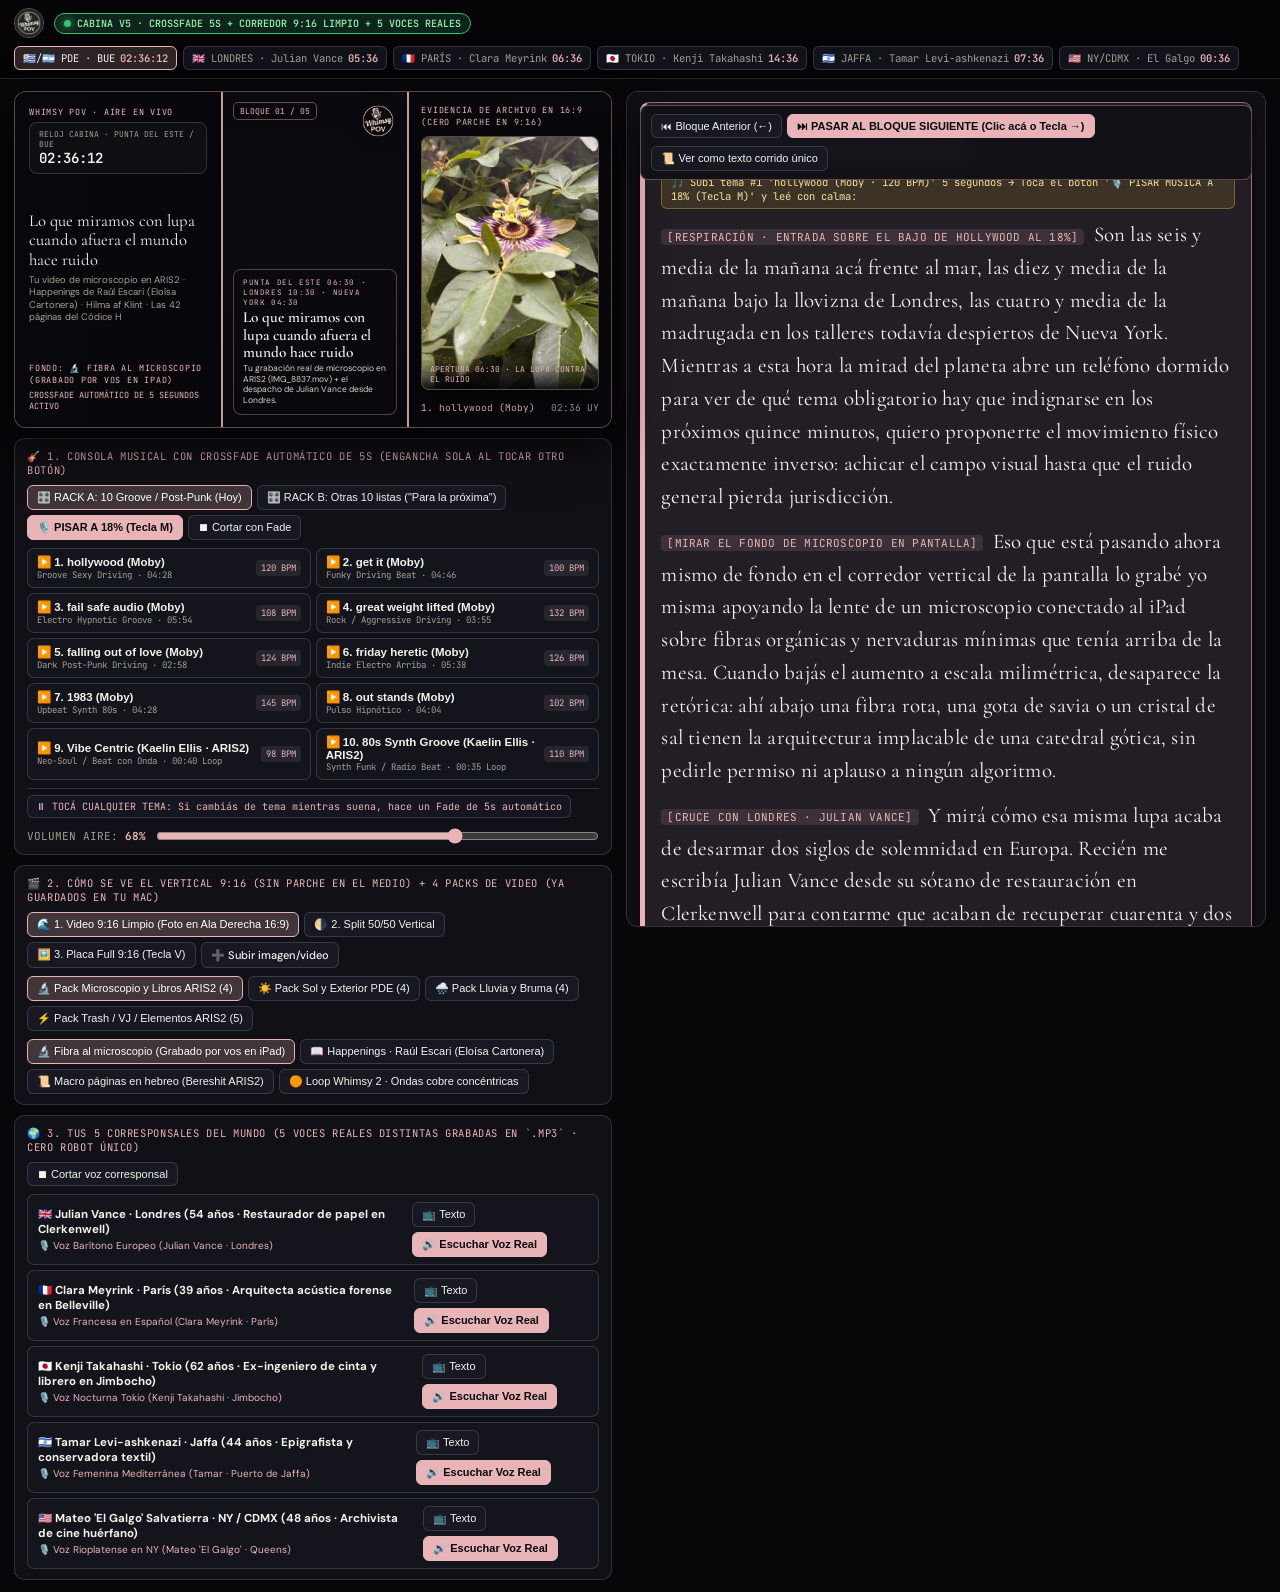
==== commit fa560864: "Cabina v5: Crossfade 5s + Racks A/B + Corredor 9:16 limpio + 5 voces reales mp3 + Equipo 360" ====
--- a/cabina-v4.html
+++ b/cabina-v4.html
@@ -4,9 +4,7 @@
 <meta charset="UTF-8">
 <meta name="viewport" content="width=device-width, initial-scale=1.0">
 <meta http-equiv="Cache-Control" content="no-cache, no-store, must-revalidate">
-<meta http-equiv="Pragma" content="no-cache">
-<meta http-equiv="Expires" content="0">
-<title>Whimsy POV — Cabina v4 (3 Guiones Largos Completos + 5 Corresponsales + 4 Packs ARIS2 + 10 Cortinas Groove)</title>
+<title>Whimsy POV — Cabina v5 (Crossfade 5s + Racks A/B + Corredor 9:16 Limpio + 5 Voces Reales + Equipo 360°)</title>
 <link rel="preconnect" href="https://fonts.googleapis.com">
 <link rel="preconnect" href="https://fonts.gstatic.com" crossorigin>
 <link href="https://fonts.googleapis.com/css2?family=Cormorant+Garamond:ital,wght@0,500;0,600;0,700;1,400;1,600&family=DM+Sans:wght@400;500;600;700&family=JetBrains+Mono:wght@400;500;600&display=swap" rel="stylesheet">
@@ -82,7 +80,7 @@
   .clocks-row {
     display: flex;
     align-items: center;
-    gap: 7px;
+    gap: 6px;
     flex-wrap: wrap;
   }
   .clock-btn {
@@ -114,7 +112,7 @@
   /* LAYOUT PRINCIPAL */
   .studio-grid {
     display: grid;
-    grid-template-columns: 1.15fr 1.25fr;
+    grid-template-columns: 1.16fr 1.24fr;
     gap: 14px;
     padding: 12px 14px;
     flex: 1;
@@ -129,13 +127,13 @@
     gap: 10px;
   }
 
-  /* LIENZO OBS 16:9 + CORREDOR CENTRAL 9:16 */
+  /* LIENZO OBS 16:9 + CORREDOR CENTRAL 9:16 LIMPIO (CERO PARCHE CENTRAL) */
   .obs-canvas-16x9 {
     position: relative;
     width: 100%;
     aspect-ratio: 16 / 9;
-    background: #050507;
-    border: 1px solid rgba(232, 180, 184, 0.35);
+    background: #060609;
+    border: 1px solid rgba(232, 180, 184, 0.38);
     border-radius: 12px;
     overflow: hidden;
     display: flex;
@@ -149,39 +147,77 @@
     width: 100%;
     height: 100%;
     object-fit: cover;
-    opacity: 0.24;
-    filter: blur(10px) saturate(1.1);
+    opacity: 0.22;
+    filter: blur(12px) saturate(1.05);
     pointer-events: none;
     z-index: 0;
   }
+  /* ALA IZQUIERDA 16:9: RELOJ CABINA + FICHA EDITORIAL */
   .wing-16x9 {
     position: relative;
     z-index: 2;
     flex: 1;
-    padding: 13px;
+    padding: 14px;
     display: flex;
     flex-direction: column;
     justify-content: space-between;
-    background: linear-gradient(90deg, rgba(6,6,9,0.88) 0%, rgba(6,6,9,0.55) 100%);
-  }
+    background: linear-gradient(90deg, rgba(8,8,12,0.92) 0%, rgba(8,8,12,0.68) 100%);
+  }
+  /* ALA DERECHA 16:9: VITRINA PERMANENTE DE EVIDENCIA (PARA QUE NUNCA TAPE EL VIDEO VERTICAL 9:16) */
   .wing-16x9.right {
-    background: linear-gradient(270deg, rgba(6,6,9,0.88) 0%, rgba(6,6,9,0.55) 100%);
-    text-align: right;
-    align-items: flex-end;
-  }
+    background: linear-gradient(270deg, rgba(8,8,12,0.94) 0%, rgba(8,8,12,0.72) 100%);
+    padding: 12px;
+    display: flex;
+    flex-direction: column;
+    justify-content: space-between;
+    gap: 8px;
+  }
+  .wing-evidence-frame {
+    position: relative;
+    width: 100%;
+    flex: 1;
+    border-radius: 8px;
+    overflow: hidden;
+    border: 1px solid rgba(232, 180, 184, 0.35);
+    background: #0c0c12;
+    box-shadow: 0 8px 24px rgba(0,0,0,0.6);
+  }
+  .wing-evidence-frame img {
+    width: 100%;
+    height: 100%;
+    object-fit: cover;
+    object-position: center;
+    transform: scale(1.06); /* Safe-crop automático que elimina cualquier borde blanco */
+    filter: contrast(1.04) brightness(0.96);
+    display: block;
+    transition: all 0.4s ease;
+  }
+  .wing-evidence-caption {
+    position: absolute;
+    bottom: 0;
+    left: 0;
+    right: 0;
+    padding: 5px 8px;
+    background: linear-gradient(180deg, transparent 0%, rgba(5,5,8,0.92) 100%);
+    font-family: 'JetBrains Mono', monospace;
+    font-size: 8px;
+    color: var(--pink);
+    text-transform: uppercase;
+  }
+
   .wing-tag {
     font-family: 'JetBrains Mono', monospace;
-    font-size: 9px;
-    letter-spacing: 0.1em;
+    font-size: 8.5px;
+    letter-spacing: 0.09em;
     text-transform: uppercase;
     color: var(--pink);
   }
   .wing-clock-box {
-    background: rgba(16,16,21,0.86);
+    background: rgba(16,16,21,0.88);
     border: 1px solid var(--border);
     border-radius: 8px;
     padding: 6px 9px;
-    margin-top: 5px;
+    margin-top: 4px;
     backdrop-filter: blur(6px);
   }
   .wing-clock-box .wc-city {
@@ -198,18 +234,18 @@
   }
   .wing-title {
     font-family: 'Cormorant Garamond', serif;
-    font-size: clamp(15px, 1.4vw, 20px);
+    font-size: clamp(14px, 1.3vw, 19px);
     line-height: 1.15;
     color: var(--ink);
   }
   .wing-sub {
-    font-size: 10px;
+    font-size: 9.5px;
     color: var(--muted);
-    line-height: 1.35;
+    line-height: 1.32;
     margin-top: 4px;
   }
 
-  /* CORREDOR VERTICAL 9:16 */
+  /* CORREDOR VERTICAL 9:16: 100% LIBRE Y RESPIRABLE POR DEFECTO */
   .safe-zone-9x16 {
     position: relative;
     z-index: 3;
@@ -231,12 +267,45 @@
     height: 100%;
     object-fit: cover;
     z-index: 0;
-  }
+    filter: brightness(0.95) contrast(1.04);
+    transition: all 0.5s ease;
+  }
+  /* IMAGEN FULL-BLEED O SPLIT 50/50 EN 9:16 (OCULTA POR DEFECTO PARA NO TAPAR EL VIDEO) */
+  .corridor-evidence-layer {
+    position: absolute;
+    inset: 0;
+    z-index: 1;
+    overflow: hidden;
+    opacity: 0;
+    pointer-events: none;
+    transition: all 0.65s ease;
+    background: #08080c;
+  }
+  .corridor-evidence-layer img {
+    width: 100%;
+    height: 100%;
+    object-fit: cover;
+    object-position: center;
+    transform: scale(1.06);
+  }
+  /* Modo 2: Split 50/50 superior sin bordes blancos */
+  .safe-zone-9x16.mode-split .corridor-evidence-layer {
+    opacity: 1;
+    height: 50%;
+    border-bottom: 1.5px solid var(--pink);
+    box-shadow: 0 8px 24px rgba(0,0,0,0.65);
+  }
+  /* Modo 3: Placa Full 9:16 */
+  .safe-zone-9x16.mode-full .corridor-evidence-layer {
+    opacity: 1;
+    height: 100%;
+  }
+
   .corridor-overlay {
     position: absolute;
     inset: 0;
-    background: linear-gradient(180deg, rgba(7,7,10,0.42) 0%, rgba(7,7,10,0.14) 45%, rgba(7,7,10,0.86) 100%);
-    z-index: 1;
+    background: linear-gradient(180deg, rgba(7,7,10,0.38) 0%, rgba(7,7,10,0.02) 45%, rgba(7,7,10,0.82) 100%);
+    z-index: 2;
     pointer-events: none;
   }
   .sz-header {
@@ -252,64 +321,29 @@
     font-size: 8px;
     padding: 3px 6px;
     border-radius: 5px;
-    background: rgba(10, 10, 14, 0.84);
+    background: rgba(10, 10, 14, 0.78);
     color: var(--pink);
-    border: 1px solid rgba(232, 180, 184, 0.45);
+    border: 1px solid rgba(232, 180, 184, 0.4);
+    backdrop-filter: blur(4px);
   }
   .sz-mosca-rosa {
-    width: 40px;
-    height: 40px;
+    width: 38px;
+    height: 38px;
     object-fit: contain;
     filter: drop-shadow(0 2px 8px rgba(0,0,0,0.65));
     transition: opacity 0.25s ease;
   }
   .sz-mosca-rosa.mosca-hidden { opacity: 0; }
 
-  .sz-visual-card {
-    position: relative;
-    z-index: 3;
-    margin: auto 0;
-    width: 100%;
-    max-height: 56%;
-    border-radius: 9px;
-    overflow: hidden;
-    border: 1px solid rgba(245, 242, 235, 0.28);
-    background: rgba(12, 12, 18, 0.88);
-    backdrop-filter: blur(8px);
-    box-shadow: 0 12px 28px rgba(0,0,0,0.65);
-    display: flex;
-    flex-direction: column;
-    transition: all 0.25s ease;
-  }
-  .sz-visual-card.pip-hidden {
-    opacity: 0;
-    transform: scale(0.92);
-    pointer-events: none;
-  }
-  .sz-visual-card img {
-    width: 100%;
-    height: 145px;
-    object-fit: cover;
-    display: block;
-  }
-  .sz-visual-meta {
-    padding: 5px 8px;
-    display: flex;
-    align-items: center;
-    justify-content: space-between;
-    font-family: 'JetBrains Mono', monospace;
-    font-size: 7.5px;
-    color: var(--pink);
-    background: rgba(8, 8, 12, 0.94);
-  }
   .sz-footer {
     position: relative;
     z-index: 3;
-    background: rgba(10, 10, 15, 0.88);
-    border: 1px solid rgba(232, 180, 184, 0.35);
+    margin-top: auto;
+    background: rgba(10, 10, 15, 0.76);
+    border: 1px solid rgba(232, 180, 184, 0.32);
     border-radius: 8px;
     padding: 7px 9px;
-    backdrop-filter: blur(8px);
+    backdrop-filter: blur(10px);
   }
   .sz-kicker {
     font-family: 'JetBrains Mono', monospace;
@@ -321,15 +355,15 @@
   }
   .sz-headline {
     font-family: 'Cormorant Garamond', serif;
-    font-size: clamp(13px, 1.2vw, 16px);
+    font-size: clamp(13px, 1.2vw, 15.5px);
     font-weight: 600;
     line-height: 1.15;
     color: var(--ink);
   }
   .sz-fact {
-    font-size: 9px;
+    font-size: 8.5px;
     color: #D8D3C8;
-    line-height: 1.28;
+    line-height: 1.25;
     margin-top: 2px;
   }
 
@@ -393,7 +427,7 @@
     color: #000;
   }
 
-  /* CONSOLA DE GROOVE Y ONDA */
+  /* CONSOLA DE GROOVE CON CROSSFADE DE 5 SEGUNDOS + RACKS A/B */
   .moby-grid {
     display: grid;
     grid-template-columns: repeat(2, 1fr);
@@ -455,8 +489,13 @@
     border-color: var(--green);
     color: #98f5be;
   }
-
-  /* BOTONERA IZQUIERDA DE LOS 5 CORRESPONSALES */
+  .audio-status-pill.is-fading {
+    background: rgba(212, 175, 55, 0.2);
+    border-color: var(--gold);
+    color: #ffe28a;
+  }
+
+  /* BOTONERA IZQUIERDA DE LOS 5 CORRESPONSALES CON 5 VOCES REALES DISTINTAS */
   .corr-left-grid {
     display: grid;
     grid-template-columns: repeat(1, 1fr);
@@ -485,7 +524,7 @@
     background: rgba(212, 175, 55, 0.14);
   }
 
-  /* COLUMNA DERECHA: TELEPROMPTER PALABRA POR PALABRA LARGO + 2 BACKUPS + 5 CORRESPONSALES */
+  /* COLUMNA DERECHA: TELEPROMPTER + CORRESPONSALES + MESA DE PENSAMIENTO Y EQUIPO 360 */
   .radio-column {
     background: var(--panel);
     border: 1px solid var(--border);
@@ -499,17 +538,17 @@
   }
   .script-selector-bar {
     display: grid;
-    grid-template-columns: repeat(4, 1fr);
-    gap: 6px;
-  }
-  @media (max-width: 768px) {
+    grid-template-columns: repeat(5, 1fr);
+    gap: 5px;
+  }
+  @media (max-width: 900px) {
     .script-selector-bar { grid-template-columns: repeat(2, 1fr); }
   }
   .script-tab {
     background: #15151f;
     border: 1px solid var(--border);
     border-radius: 8px;
-    padding: 8px 9px;
+    padding: 7px 8px;
     text-align: left;
     cursor: pointer;
     color: var(--ink);
@@ -523,19 +562,18 @@
   }
   .st-tag {
     font-family: 'JetBrains Mono', monospace;
-    font-size: 9px;
+    font-size: 8.5px;
     color: var(--pink);
     text-transform: uppercase;
     display: block;
-    margin-bottom: 3px;
+    margin-bottom: 2px;
   }
   .st-title {
-    font-size: 11px;
+    font-size: 10.5px;
     font-weight: 700;
-    line-height: 1.25;
-  }
-
-  /* BARRA DE NAVEGACIÓN FIJA DEL TELEPROMPTER */
+    line-height: 1.22;
+  }
+
   .prompter-nav-bar {
     position: sticky;
     top: 0;
@@ -552,7 +590,6 @@
     flex-wrap: wrap;
   }
 
-  /* TARJETA DE GUION COMPLETO PALABRA POR PALABRA (MULTI-PÁRRAFO REAL) */
   .cue-card {
     background: #14141d;
     border: 1px solid var(--border);
@@ -596,12 +633,8 @@
     color: #F7F4EE;
     letter-spacing: 0.01em;
   }
-  .cue-script-read p {
-    margin-bottom: 12px;
-  }
-  .cue-script-read p:last-child {
-    margin-bottom: 0;
-  }
+  .cue-script-read p { margin-bottom: 12px; }
+  .cue-script-read p:last-child { margin-bottom: 0; }
   .stage-dir {
     font-family: 'JetBrains Mono', monospace;
     font-size: 11px;
@@ -613,7 +646,6 @@
     vertical-align: middle;
   }
 
-  /* PANEL DE LOS 5 CORRESPONSALES DEL MUNDO */
   .correspondents-panel {
     display: none;
     flex-direction: column;
@@ -639,16 +671,8 @@
     flex-wrap: wrap;
     gap: 8px;
   }
-  .corr-name {
-    font-size: 14.5px;
-    font-weight: 700;
-    color: var(--ink);
-  }
-  .corr-bio {
-    font-size: 11.5px;
-    color: var(--pink);
-    margin-top: 2px;
-  }
+  .corr-name { font-size: 14.5px; font-weight: 700; color: var(--ink); }
+  .corr-bio { font-size: 11.5px; color: var(--pink); margin-top: 2px; }
   .corr-city {
     font-family: 'JetBrains Mono', monospace;
     font-size: 10px;
@@ -680,15 +704,6 @@
     flex-wrap: wrap;
     gap: 6px;
   }
-  .kbd {
-    font-family: 'JetBrains Mono', monospace;
-    font-size: 10px;
-    padding: 2px 5px;
-    border-radius: 4px;
-    background: #23232e;
-    border: 1px solid rgba(255,255,255,0.16);
-    color: var(--ink);
-  }
 </style>
 </head>
 <body>
@@ -696,36 +711,37 @@
 <header class="world-clock-bar">
   <div class="clock-brand">
     <img src="[data-uri]